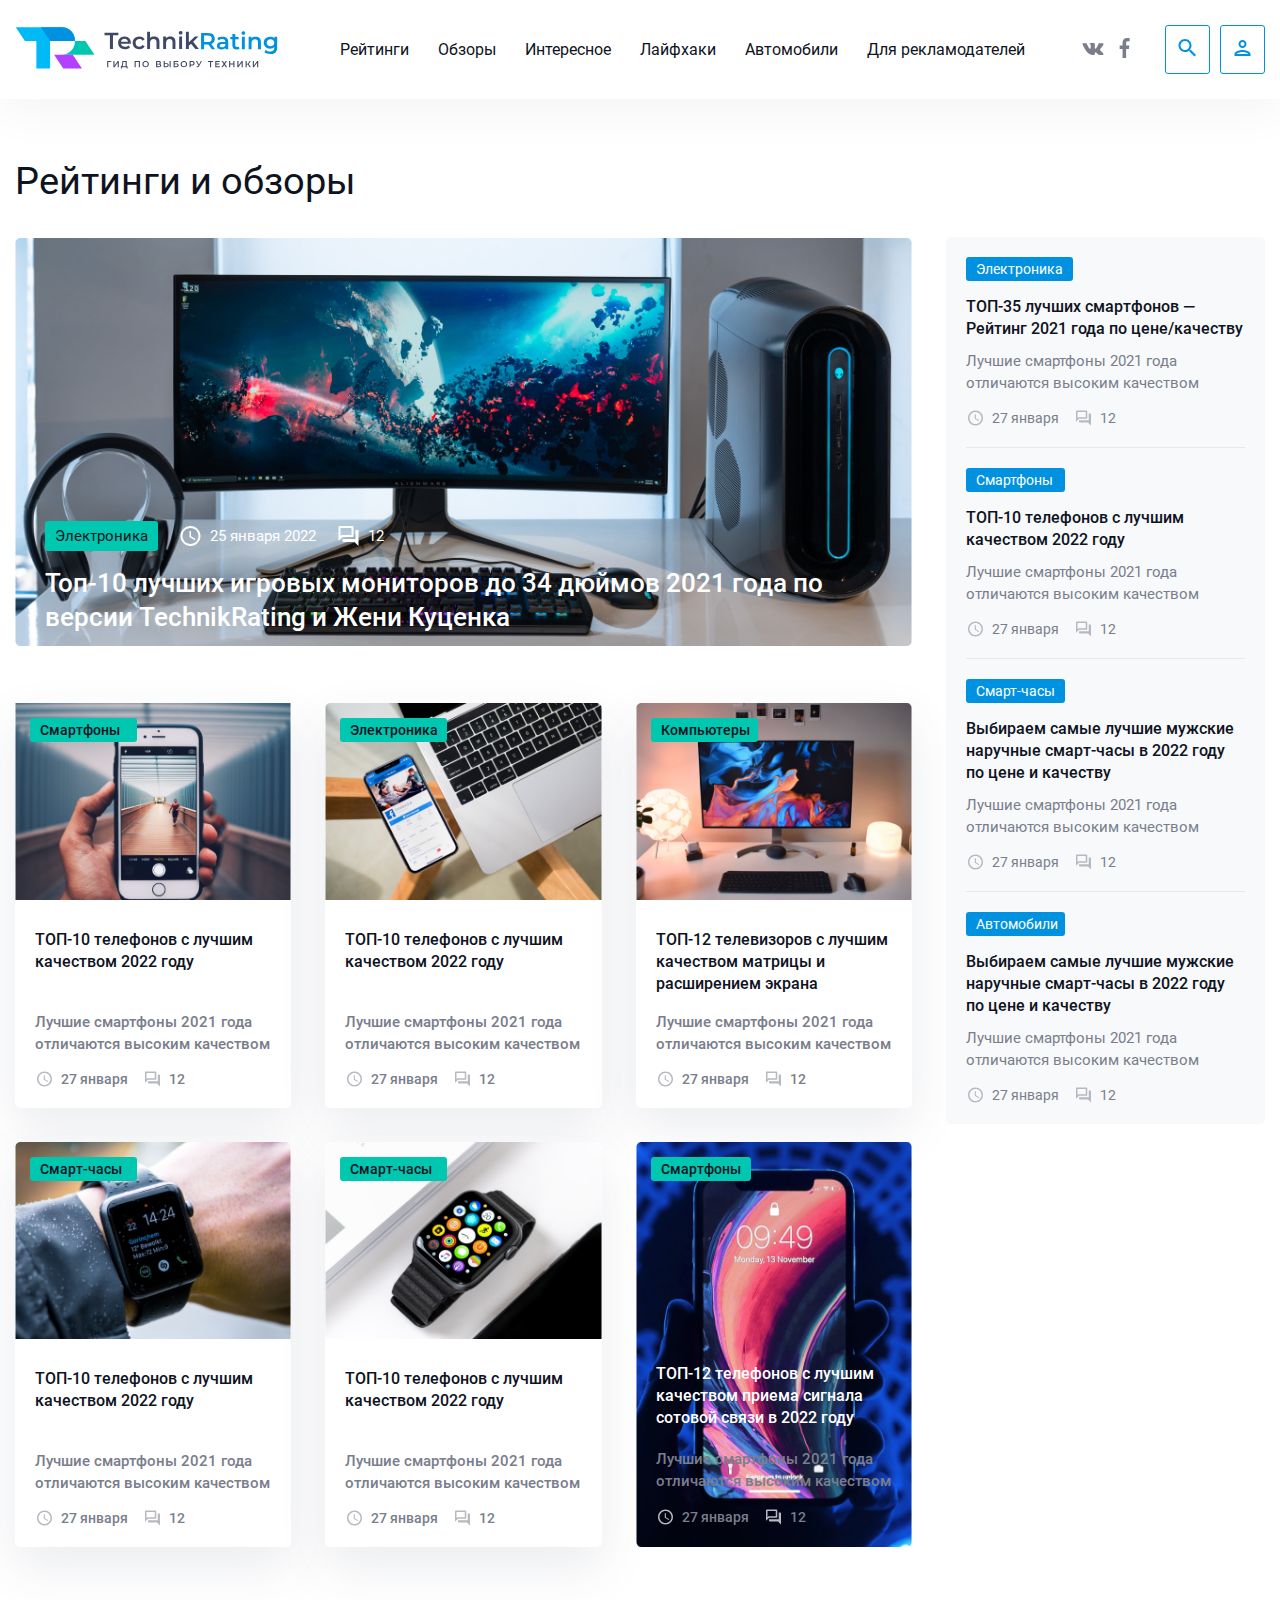
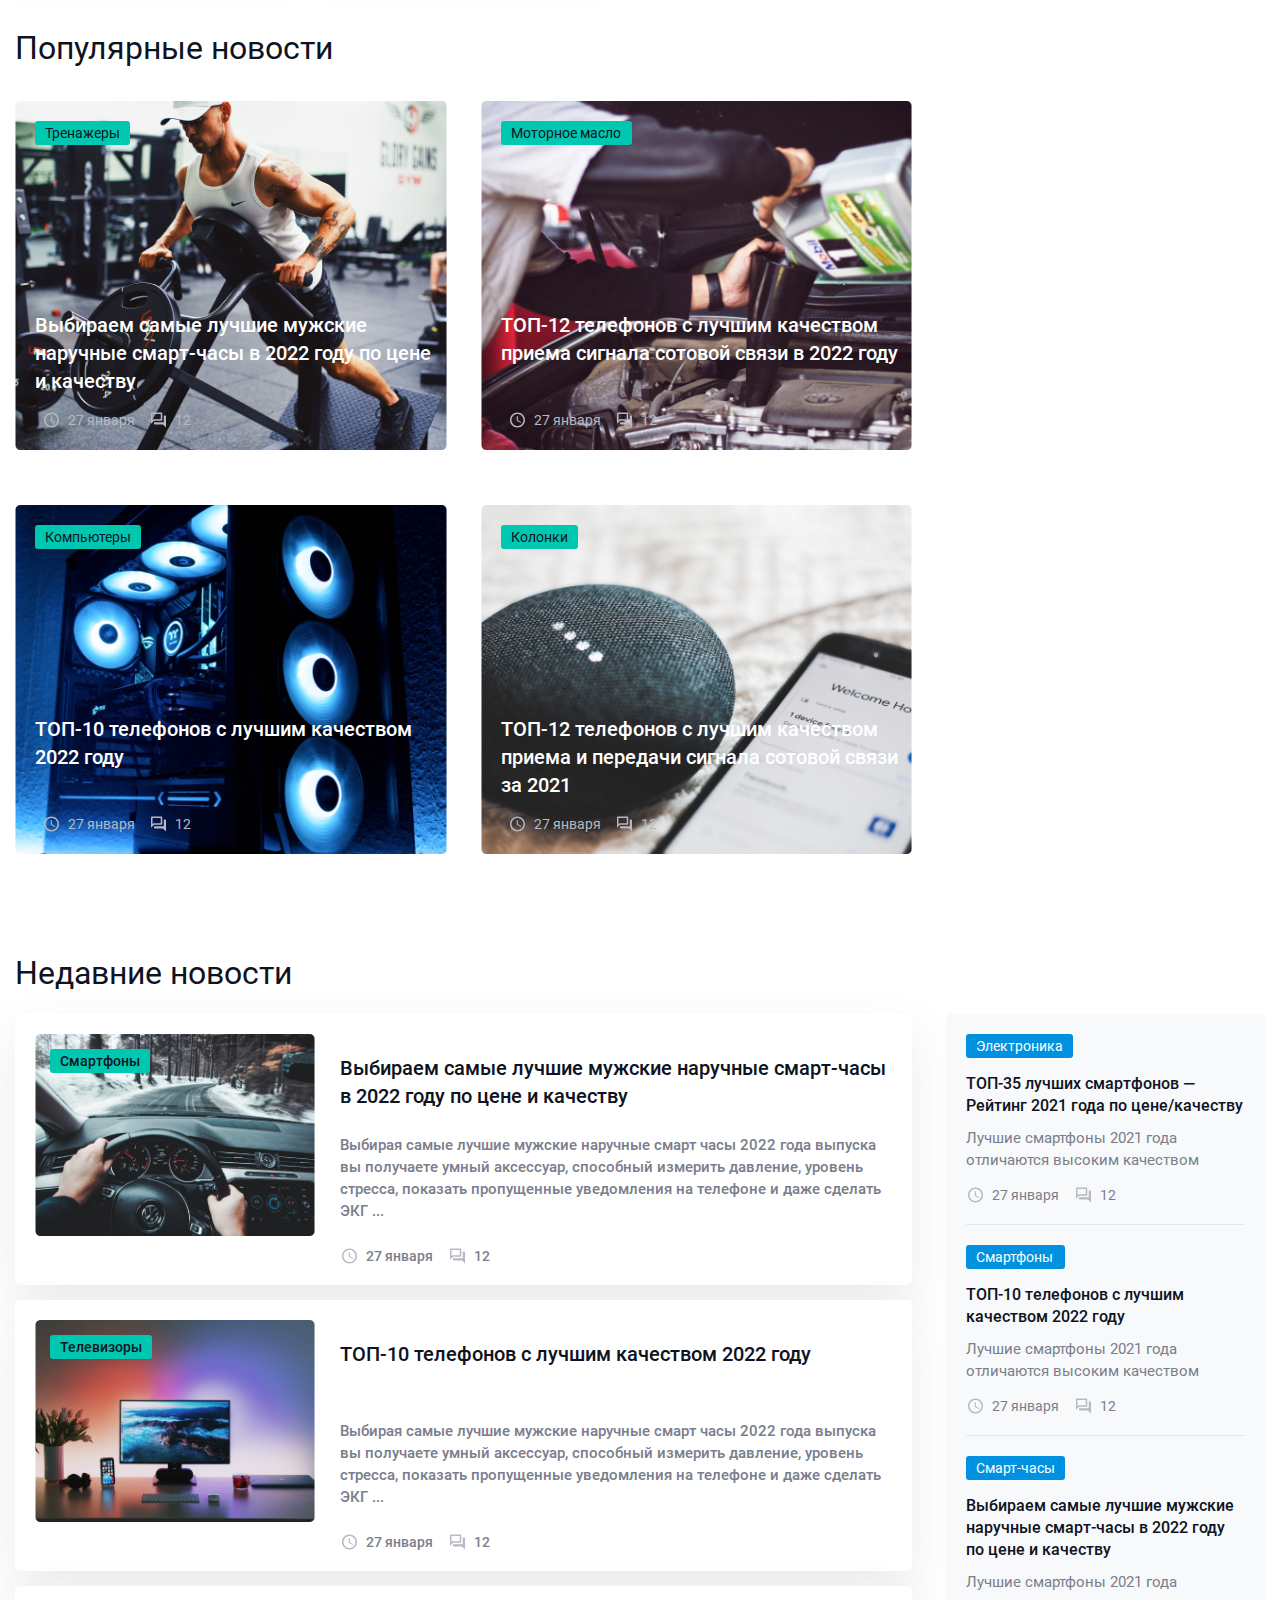
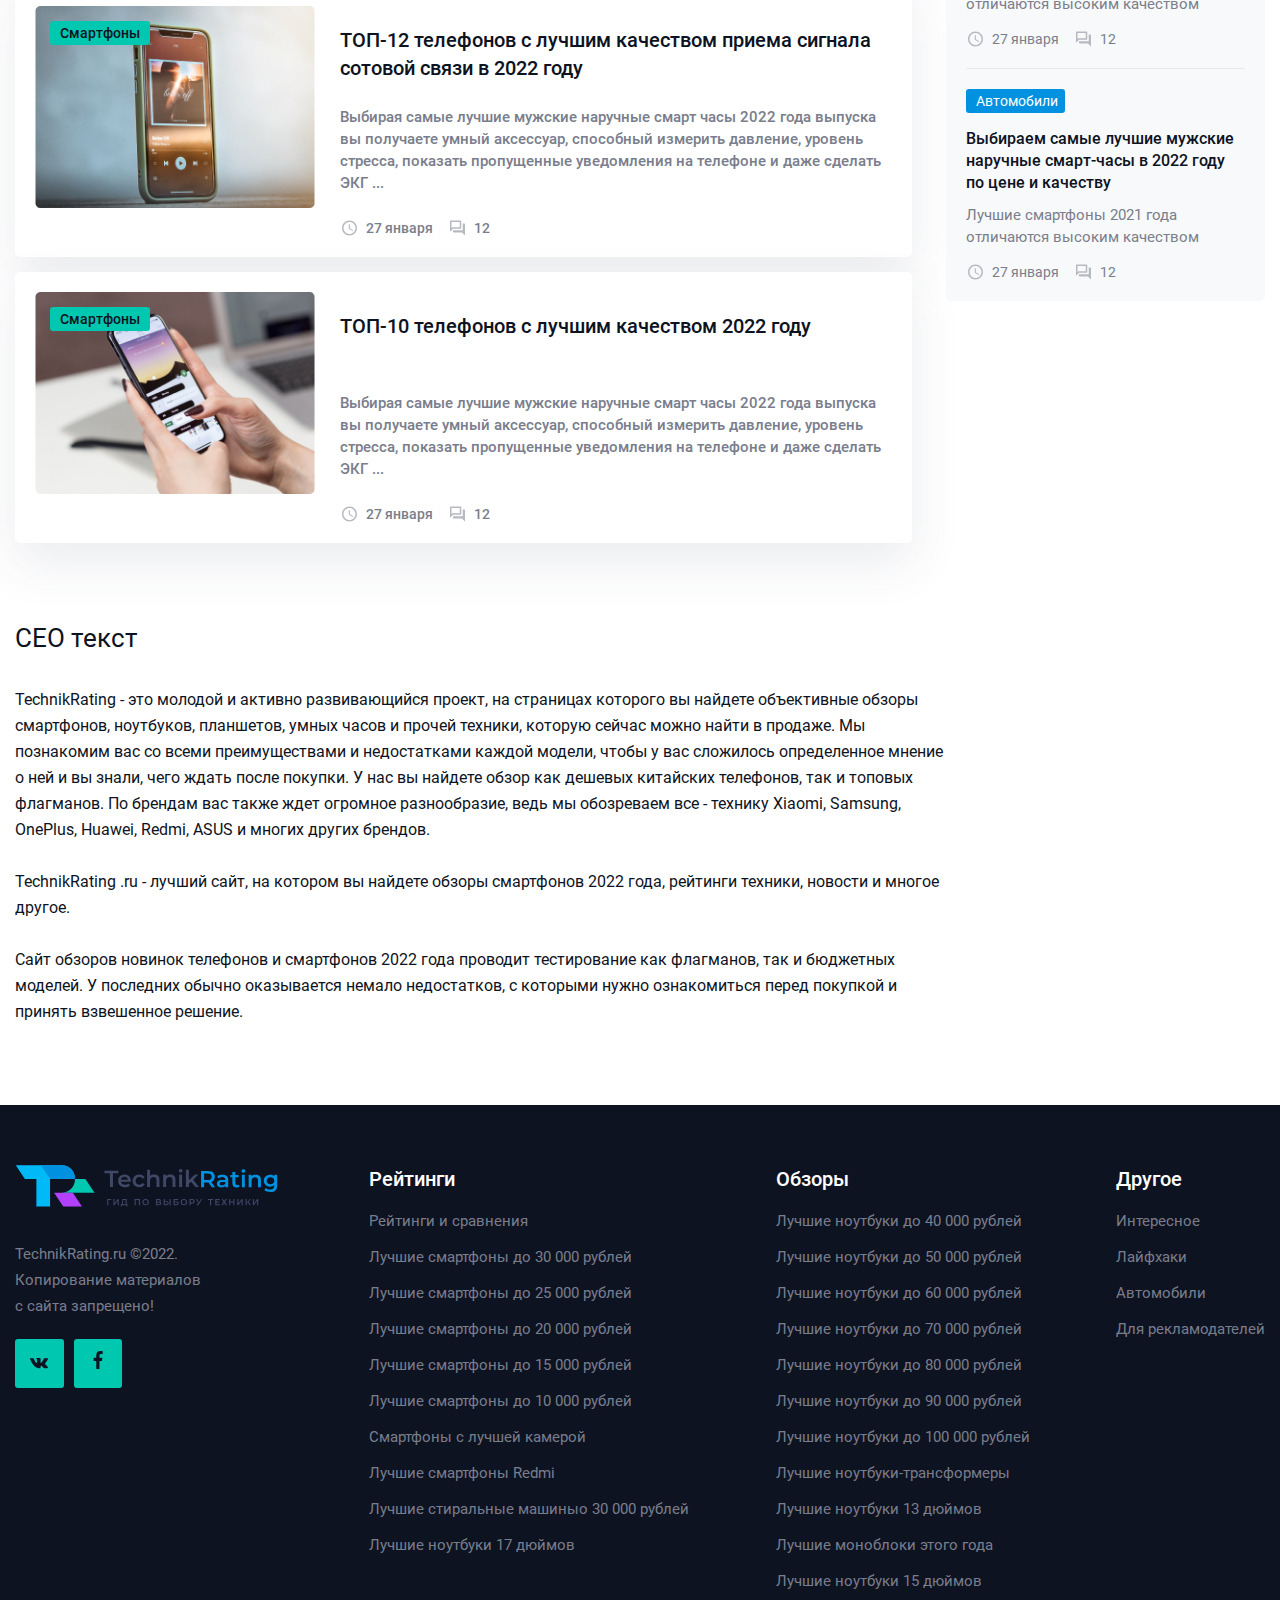
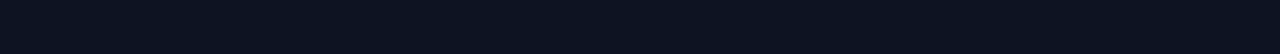
==== index.html @ 838175ae "Add files via upload" ====
<!DOCTYPE html>
<html lang="en">
<head>
	<title></title>
	<meta charset="utf-8">
	<meta http-equiv="X-UA-Compatible" content="IE=edge">
  <meta name="viewport" content="width=device-width, initial-scale=1">
	<link rel="stylesheet" type="text/css" href="css/main.css">
	<link rel="stylesheet" type="text/css" href="css/media.css">
     
  
</head>
<body>
	<header class="header">






		<nav class="mt-mobile nav-open">
         
          	<div class="mt-munu-mb">
	          	
				<div class="header-navigation-wr">
					<div class="header-navigation">
						<div class="accordion">
			
							<div class="item">
							
								<p class="text">
									Рейтинги
									<svg width="12" height="11" class="icon" viewBox="0 0 12 11" fill="none" xmlns="http://www.w3.org/2000/svg">
									<g clip-path="url(#clip0_16_206)">
									<line x1="6" y1="2.18557e-08" x2="6" y2="11" stroke="#0E1322"/>
									<line x1="0.5" y1="5.5" x2="11.5" y2="5.5" stroke="#0E1322"/>
									</g>
									<defs>
									<clipPath id="clip0_16_206">
									<rect width="11" height="11" fill="white" transform="translate(0.5)"/>
									</clipPath>
									</defs>
									</svg>
								</p>
								
								<div class="hidden-box">
									<p>
										<ul class="accordion-ul">
											<li class="accordion-li">
												<a href="#">Смартфоны</a>
											</li>
											<li class="accordion-li">
												<a href="#">Компьютеры</a>
											</li>
											<li class="accordion-li">
												<a href="#">Смарт-часы</a>
											</li>
											<li class="accordion-li">
												<a href="#">Моторное масло</a>
											</li>
											<li class="accordion-li">
												<a href="#">Тренажеры</a>
											</li>
										</ul> 

									</p>
									
								</div>
							</div>

							<div class="item">
							
								<p class="text">
									Обзоры
									<svg width="12" height="11" class="icon" viewBox="0 0 12 11" fill="none" xmlns="http://www.w3.org/2000/svg">
									<g clip-path="url(#clip0_16_206)">
									<line x1="6" y1="2.18557e-08" x2="6" y2="11" stroke="#0E1322"/>
									<line x1="0.5" y1="5.5" x2="11.5" y2="5.5" stroke="#0E1322"/>
									</g>
									<defs>
									<clipPath id="clip0_16_206">
									<rect width="11" height="11" fill="white" transform="translate(0.5)"/>
									</clipPath>
									</defs>
									</svg>
								</p>
								
								<div class="hidden-box">
									<p>
										<ul class="accordion-ul">
											<li class="accordion-li">
												<a href="#">Смартфоны</a>
											</li>
											<li class="accordion-li">
												<a href="#">Компьютеры</a>
											</li>
											<li class="accordion-li">
												<a href="#">Смарт-часы</a>
											</li>
											<li class="accordion-li">
												<a href="#">Моторное масло</a>
											</li>
											<li class="accordion-li">
												<a href="#">Тренажеры</a>
											</li>
										</ul>

									</p>
									
								</div>
							</div>
						</div>
						<nav>
							<ul class="burger-ul">
								<li class="burger-li">
									<a href="#">Интересное</a>
								</li>
								<li class="burger-li">
									<a href="#">Автомобили</a>
								</li>
								<li class="burger-li">
									<a href="#">Для рекламодателей</a>
								</li>
							</ul>
						</nav>
						<div class="burger-buttons">
						<button class="header-button">
							<img src="images/search.svg" alt="">
						</button>
						<button class="header-button2">
							<img src="images/chel.svg" alt="">
							<img src="images/chel-h.svg" alt="">
						</button>
						</div>
						<div class="burger-social">
							<ul class="header-ul">
							<li class="header-li2">
								<a href="#">
									<img src="images/header-link.svg" alt="">
									<img src="images/header-link-h.svg" alt="">
								</a>
							</li>
							<li class="header-li2">
								<a href="#">
									<img src="images/header-link2.svg" alt="">
									<img src="images/header-link2-h.svg" alt="">
								</a>
							</li> 
						</ul>
						</div>
					
					</div>
						
				</div>	
			</div>	
             

 
          

        </nav>

   

      
   


		<div class="container">
			<div class="header-wrap">
				<div class="burger">
			        <i><svg width="45" height="45" viewBox="0 0 45 45" fill="none" xmlns="http://www.w3.org/2000/svg">
					<rect x="0.5" y="0.5" width="44" height="44" rx="2.5" fill="white" stroke="#0092E0"/>
					<path d="M14 29H32V27H14V29ZM14 24H32V22H14V24ZM14 17V19H32V17H14Z" fill="#0092E0"/>
					</svg>
					</i>
			        <i><svg width="45" height="45" viewBox="0 0 45 45" fill="none" xmlns="http://www.w3.org/2000/svg">
					<rect width="45" height="45" rx="3" fill="#0092E0"/>
					<path d="M30 17.41L28.59 16L23 21.59L17.41 16L16 17.41L21.59 23L16 28.59L17.41 30L23 24.41L28.59 30L30 28.59L24.41 23L30 17.41Z" fill="white"/>
					</svg>

			        </i> 
			      </div>
				<div class="header-logo">
					<a href="#">
						<img src="images/logo.svg" alt="">
					</a>
				</div>
				<div class="header-nav">
					<div class="main-menu hidden-xs">
						<nav>
							<ul class="menu">
								<li><a href="#">Рейтинги <i class="fa fa-angle-down" aria-hidden="true"></i></a>
								    <ul>
								    	<li><a href="#">Рейтинги и сравнения</a></li>
                                        <li><a href="#">Лучшие смартфоны до 30 000 рублей<span><i class="fa fa-angle-right"></i></span></a>
										    <ul>
												<li><a href="#">Лучшие смартфоны Redmi</a></li>
												<li><a href="#">Лучшие стиральные машиныо 30 000 рублей</a></li>
												<li><a href="#">Лучшие ноутбуки 17 дюймов</a></li>
											</ul>
										</li>
										<li><a href="#">Лучшие смартфоны до 25 000 рублей<span><i class="fa fa-angle-right"></i></span></a>
										    <ul>
												<li><a href="#">Лучшие смартфоны Redmi</a></li>
												<li><a href="#">Лучшие стиральные машиныо 30 000 рублей</a></li>
												<li><a href="#">Лучшие ноутбуки 17 дюймов</a></li>
											</ul>
										</li>
										<li><a href="#">Лучшие смартфоны до 20 000 рублей</a></li>
										<li><a href="#">Лучшие смартфоны до 15 000 рублей<span><i class="fa fa-angle-right"></i></span></a>
										    <ul>
												<li><a href="#">Лучшие смартфоны Redmi</a></li>
												<li><a href="#">Лучшие стиральные машиныо 30 000 рублей</a></li>
												<li><a href="#">Лучшие ноутбуки 17 дюймов</a></li>
											</ul>
										</li>
										<li><a href="#">Лучшие смартфоны до 10 000 рублей</a></li>
										<li><a href="#">Смартфоны с лучшей камерой</a></li>
										<li><a href="#">Лучшие смартфоны Redmi</a></li>
										<li><a href="#">Лучшие стиральные машиныо 30 000 рублей</a></li>
										<li><a href="#">Лучшие ноутбуки 17 дюймов</a></li>
									</ul>
								</li>
								<li><a href="#">Обзоры <i class="fa fa-angle-down" aria-hidden="true"></i></a>
								    <ul>
								    	<li><a href="#">Рейтинги и сравнения</a></li>
                                        <li><a href="#">Лучшие смартфоны до 30 000 рублей<span><i class="fa fa-angle-right"></i></span></a>
										    <ul>
												<li><a href="#">Лучшие смартфоны Redmi</a></li>
												<li><a href="#">Лучшие стиральные машиныо 30 000 рублей</a></li>
												<li><a href="#">Лучшие ноутбуки 17 дюймов</a></li>
											</ul>
										</li>
										<li><a href="#">Лучшие смартфоны до 25 000 рублей<span><i class="fa fa-angle-right"></i></span></a>
										    <ul>
												<li><a href="#">Лучшие смартфоны Redmi</a></li>
												<li><a href="#">Лучшие стиральные машиныо 30 000 рублей</a></li>
												<li><a href="#">Лучшие ноутбуки 17 дюймов</a></li>
											</ul>
										</li>
										<li><a href="#">Лучшие смартфоны до 20 000 рублей</a></li>
										<li><a href="#">Лучшие смартфоны до 15 000 рублей<span><i class="fa fa-angle-right"></i></span></a>
										    <ul>
												<li><a href="#">Лучшие смартфоны Redmi</a></li>
												<li><a href="#">Лучшие стиральные машиныо 30 000 рублей</a></li>
												<li><a href="#">Лучшие ноутбуки 17 дюймов</a></li>
											</ul>
										</li>
										<li><a href="#">Лучшие смартфоны до 10 000 рублей</a></li>
										<li><a href="#">Смартфоны с лучшей камерой</a></li>
										<li><a href="#">Лучшие смартфоны Redmi</a></li>
										<li><a href="#">Лучшие стиральные машиныо 30 000 рублей</a></li>
										<li><a href="#">Лучшие ноутбуки 17 дюймов</a></li>
									</ul>
								</li>
								<li><a href="#">Интересное</a></li>
								<li><a href="#">Лайфхаки</a></li>
								<li><a href="#">Автомобили</a></li>
								<li><a href="#">Для рекламодателей</a></li>
								
							</ul>
						</nav>
					</div>
				</div>
				<div class="header-links">
					<div class="header-link">
						<ul class="header-ul">
							<li class="header-li2">
								<a href="#">
									<img src="images/header-link.svg" alt="">
									<img src="images/header-link-h.svg" alt="">
								</a>
							</li>
							<li class="header-li2">
								<a href="#">
									<img src="images/header-link2.svg" alt="">
									<img src="images/header-link2-h.svg" alt="">
								</a>
							</li> 
						</ul>
					</div>
					<div class="header-buttons">
						<button class="header-button">
							<img src="images/search.svg" alt="">
						</button>
						<button class="header-button2">
							<img src="images/chel.svg" alt="">
							<img src="images/chel-h.svg" alt="">
						</button>
					</div>
				</div>
			</div>
		</div>
	</header>


	<section class="work">
		<div class="container">
			<div class="work-container-wrap">
				<div class="work-left">
					<div class="work-title">
						Рейтинги и обзоры
					</div>
					<div class="work-monitor">
						<a class="top-monitor" href="#">
							<div class="monitor-img">
							<img src="images/monitor.png" alt="">
							</div>
							<div class="monitor-absolute">
								<div class="monitor-absolute-wrap">	
									<div class="monitor-electronics">Электроника</div>
									<div class="monitor-data">
										<img src="images/data.svg" alt="">
										25 января 2022
									</div>
									<div class="monitor-komment">
										<img src="images/komment.svg" alt="">
										12
									</div>
								</div>
								<div class="monitor-title">
									Топ-10 лучших игровых мониторов до 34 дюймов 2021 года по версии TechnikRating и Жени Куценка
								</div>

							</div>
						</a>
					</div>
					<div class="work-wrap">
						<div class="work-block">
							<div class="work-block-border">
								<a class="work-link" href="#">
									<div class="work-link-img">
									<img src="images/work-link-img.png" alt="">
									</div>
									<p>ТОП-10 телефонов с лучшим <br>качеством 2022 году</p>
									<div class="work-link-suptitle">Лучшие смартфоны 2021 года <br>отличаются высоким качеством</div>
									<div class="work-link-wrap">
										<div class="work-link-data">
											<img src="images/data2.svg" alt="">
											27 января
										</div>
										<div class="work-link-comment">
											<img src="images/komment2.svg" alt="">
											12
										</div>
									</div>
									<div class="work-link-absolute">Смартфоны</div>
								</a>
							</div>
						</div>
						<div class="work-block">
							<div class="work-block-border">
								<a class="work-link" href="#">
									<div class="work-link-img">
									<img src="images/work-link-img2.png" alt="">
									</div>
									<p>ТОП-10 телефонов с лучшим <br>качеством 2022 году</p>
									<div class="work-link-suptitle">Лучшие смартфоны 2021 года <br>отличаются высоким качеством</div>
									<div class="work-link-wrap">
										<div class="work-link-data">
											<img src="images/data2.svg" alt="">
											27 января
										</div>
										<div class="work-link-comment">
											<img src="images/komment2.svg" alt="">
											12
										</div>
									</div>
									<div class="work-link-absolute">Электроника</div> 
								</a>
							</div>
						</div>
						<div class="work-block">
							<div class="work-block-border">
								<a class="work-link" href="#">
									<div class="work-link-img">
									<img src="images/work-link-img3.png" alt="">
									</div>
									<p>ТОП-12 телевизоров с лучшим <br>качеством матрицы и <br>расширением экрана</p>
									<div class="work-link-suptitle">Лучшие смартфоны 2021 года <br>отличаются высоким качеством</div>
									<div class="work-link-wrap">
										<div class="work-link-data">
											<img src="images/data2.svg" alt="">
											27 января
										</div>
										<div class="work-link-comment">
											<img src="images/komment2.svg" alt="">
											12
										</div>
									</div>
									<div class="work-link-absolute">Компьютеры</div> 
								</a>
							</div>
						</div>
						<div class="work-block">
							<div class="work-block-border">
								<a class="work-link" href="#">
									<div class="work-link-img">
									<img src="images/work-link-img4.png" alt="">
									</div>
									<p>ТОП-10 телефонов с лучшим <br>качеством 2022 году</p>
									<div class="work-link-suptitle">Лучшие смартфоны 2021 года <br>отличаются высоким качеством</div>
									<div class="work-link-wrap">
										<div class="work-link-data">
											<img src="images/data2.svg" alt="">
											27 января
										</div>
										<div class="work-link-comment">
											<img src="images/komment2.svg" alt="">
											12
										</div>
									</div> 
									<div class="work-link-absolute">Смарт-часы</div> 
								</a>
							</div>
						</div>
						<div class="work-block">
							<div class="work-block-border">
								<a class="work-link" href="#">
									<div class="work-link-img">
									<img src="images/work-link-img5.png" alt="">
									</div>
									<p>ТОП-10 телефонов с лучшим <br>качеством 2022 году</p>
									<div class="work-link-suptitle">Лучшие смартфоны 2021 года <br>отличаются высоким качеством</div>
									<div class="work-link-wrap">
										<div class="work-link-data">
											<img src="images/data2.svg" alt="">
											27 января
										</div>
										<div class="work-link-comment">
											<img src="images/komment2.svg" alt="">
											12
										</div>
									</div>
									<div class="work-link-absolute">Смарт-часы</div>  
								</a>
							</div>
						</div>
						<div class="work-block">
							<a class="work-link2" href="#">
								<div class="work-link-img2">
								<img src="images/work-link-img6.png" alt="">
								</div>
								<p>ТОП-12 телефонов с лучшим <br>качеством приема сигнала <br>сотовой связи в 2022 году </p>
								<div class="work-link-suptitle2">Лучшие смартфоны 2021 года <br>отличаются высоким качеством</div>
								<div class="work-link-wrap2">
									<div class="work-link-data">
										<img src="images/data2.svg" alt="">
											27 января
									</div>
								  	<div class="work-link-comment">
										<img src="images/komment2.svg" alt="">
											12
									</div>
								</div>
								<div class="work-link-absolute2">Смартфоны</div>  
							</a>
						</div>
					</div>
				</div>
				<div class="work-right">
					<div class="work-right-block">
						<div class="work-right-border">
							<div class="right-border-block">
								<div class="right-category">Электроника</div>
								<a class="right-title" href="#">
									ТОП-35 лучших смартфонов — <br>Рейтинг 2021 года по цене/качеству 
								</a>
								<div class="right-suptitle">
									Лучшие смартфоны 2021 года отличаются высоким качеством
								</div>
								<div class="right-wrap">
									<div class="right-data">
										<img src="images/data2.svg" alt="">
										27 января
									</div>
									<div class="right-comment">
										<img src="images/komment2.svg" alt="">
											12
									</div>
								</div>
							</div>
							<div class="right-border-block">
								<div class="right-category2">Смартфоны</div>
								<a class="right-title" href="#">
									ТОП-10 телефонов с лучшим качеством 2022 году  
								</a>
								<div class="right-suptitle">
									Лучшие смартфоны 2021 года отличаются высоким качеством
								</div>
								<div class="right-wrap">
									<div class="right-data">
										<img src="images/data2.svg" alt="">
										27 января
									</div>
									<div class="right-comment">
										<img src="images/komment2.svg" alt="">
											12
									</div>
								</div>
							</div>
							<div class="right-border-block">
								<div class="right-category2">Смарт-часы</div>
								<a class="right-title" href="#">
									Выбираем самые лучшие мужские наручные смарт-часы в 2022 году по цене и качеству  
								</a>
								<div class="right-suptitle">
									Лучшие смартфоны 2021 года отличаются высоким качеством
								</div>
								<div class="right-wrap">
									<div class="right-data">
										<img src="images/data2.svg" alt="">
										27 января
									</div>
									<div class="right-comment">
										<img src="images/komment2.svg" alt="">
											12
									</div>
								</div>
							</div>
							<div class="right-border-block2">
								<div class="right-category2">Автомобили</div>
								<a class="right-title" href="#">
									Выбираем самые лучшие мужские наручные смарт-часы в 2022 году по цене и качеству  
								</a>
								<div class="right-suptitle">
									Лучшие смартфоны 2021 года отличаются высоким качеством
								</div>
								<div class="right-wrap">
									<div class="right-data">
										<img src="images/data2.svg" alt="">
										27 января
									</div>
									<div class="right-comment">
										<img src="images/komment2.svg" alt="">
											12
									</div>
								</div>
							</div>
						</div>
					</div>
				</div>
			</div>
		</div>
	</section>
	  
	<section class="popular-news">
		<div class="container">
			<div class="popular-news-title">
				Популярные новости
			</div>
			<div class="popular-news-wrap">
				<div class="popular-news-block">
					<a class="popular-news-link" href="#">
						<div class="popular-link-img">
						<img src="images/popular-news-img.png" alt="">
						</div>
						<div class="news-link-title">
							Выбираем самые лучшие мужские <br>наручные смарт-часы в 2022 году по цене <br>и качеству 
						</div>
						<div class="news-link-data">
							<img src="images/data3.svg" alt="">
							27 января
						</div>
						<div class="news-link-komment">
							<img src="images/komment3.svg" alt="">
							12
						</div>
						<div class="news-link-category">
							Тренажеры
						</div>
					</a>
				</div>
				<div class="popular-news-block">
					<a class="popular-news-link" href="#">
						<div class="popular-link-img">
						<img src="images/popular-news-img2.png" alt="">
						</div>
						<div class="news-link-title">
							ТОП-12 телефонов с лучшим качеством <br>приема сигнала сотовой связи в 2022 году  
						</div>
						<div class="news-link-data">
							<img src="images/data3.svg" alt="">
							27 января
						</div>
						<div class="news-link-komment">
							<img src="images/komment3.svg" alt="">
							12
						</div>
						<div class="news-link-category2">
							Моторное масло
						</div>
					</a>
				</div>
				<div class="popular-news-block">
					<a class="popular-news-link" href="#">
						<div class="popular-link-img">
						<img src="images/popular-news-img3.png" alt="">
						</div>
						<div class="news-link-title">
							ТОП-10 телефонов с лучшим качеством <br>2022 году  
						</div>
						<div class="news-link-data">
							<img src="images/data3.svg" alt="">
							27 января
						</div>
						<div class="news-link-komment">
							<img src="images/komment3.svg" alt="">
							12
						</div>
						<div class="news-link-category">
							Компьютеры
						</div>
					</a>
				</div>
				<div class="popular-news-block">
					<a class="popular-news-link" href="#">
						<div class="popular-link-img">
						<img src="images/popular-news-img4.png" alt="">
						</div>
						<div class="news-link-title">
							ТОП-12 телефонов с лучшим качеством <br>приема и передачи сигнала сотовой связи <br>за 2021
						</div>
						<div class="news-link-data">
							<img src="images/data3.svg" alt="">
							27 января
						</div>
						<div class="news-link-komment">
							<img src="images/komment3.svg" alt="">
							12
						</div>
						<div class="news-link-category">
							Колонки
						</div>
					</a>
				</div>
			</div>
		</div>
	</section>
	

	<section class="recent-news">
		<div class="container">
			<div class="recent-news-title">Недавние новости</div>
			<div class="recent-news-wrap">
				<div class="recent-news-left">
					
					<div class="recent-news-block">
						<div class="recent-news-border">
							<a class="recent-news-link" href="#">
								<div class="recent-link-img">
								<img src="images/recent-link-img.png" alt="">
								</div>
								<div class="news-link-block">
								<p>Выбираем самые лучшие мужские наручные смарт-часы в 2022 году по цене и качеству </p>
								<div class="recent-news-link-suptitle">
									Выбирая самые лучшие мужские наручные смарт часы 2022 года выпуска вы получаете умный аксессуар, способный измерить давление, уровень стресса, показать пропущенные уведомления на телефоне и даже сделать ЭКГ ...
								</div>
								<div class="recent-link-wrap">
									<div class="recent-link-data">
										<img src="images/data3.svg" alt="">
										27 января
									</div>
									<div class="recent-link-komment">
										<img src="images/komment3.svg" alt="">
										12
									</div>
								</div>
								</div>
								<div class="recent-link-category">Смартфоны</div>
							</a>
						</div>
					</div>
					<div class="recent-news-block">
						<div class="recent-news-border">
							<a class="recent-news-link" href="#">
								<div class="recent-link-img">
								<img src="images/recent-link-img2.png" alt="">
								</div>
								<div class="news-link-block">
								<p>ТОП-10 телефонов с лучшим качеством 2022 году </p>
								<div class="recent-news-link-suptitle">
									Выбирая самые лучшие мужские наручные смарт часы 2022 года выпуска вы получаете умный аксессуар, способный измерить давление, уровень стресса, показать пропущенные уведомления на телефоне и даже сделать ЭКГ ...
								</div>
								<div class="recent-link-wrap">
									<div class="recent-link-data">
										<img src="images/data3.svg" alt="">
										27 января
									</div>
									<div class="recent-link-komment">
										<img src="images/komment3.svg" alt="">
										12
									</div>
								</div>
								</div>
								<div class="recent-link-category">Телевизоры</div>
							</a>
						</div>
					</div>
					<div class="recent-news-block">
						<div class="recent-news-border">
							<a class="recent-news-link" href="#">
								<div class="recent-link-img">
								<img src="images/recent-link-img3.png" alt="">
								</div>
								<div class="news-link-block">
								<p>ТОП-12 телефонов с лучшим качеством приема сигнала сотовой связи в 2022 году </p>
								<div class="recent-news-link-suptitle">
									Выбирая самые лучшие мужские наручные смарт часы 2022 года выпуска вы получаете умный аксессуар, способный измерить давление, уровень стресса, показать пропущенные уведомления на телефоне и даже сделать ЭКГ ...
								</div>
								<div class="recent-link-wrap">
									<div class="recent-link-data">
										<img src="images/data3.svg" alt="">
										27 января
									</div>
									<div class="recent-link-komment">
										<img src="images/komment3.svg" alt="">
										12
									</div>
								</div>
								</div>
								<div class="recent-link-category">Смартфоны</div>
							</a>
						</div>
					</div>
					<div class="recent-news-block">
						<div class="recent-news-border">
							<a class="recent-news-link" href="#">
								<div class="recent-link-img">
								<img src="images/recent-link-img4.png" alt="">
								</div>
								<div class="news-link-block">
								<p>ТОП-10 телефонов с лучшим качеством 2022 году </p>
								<div class="recent-news-link-suptitle">
									Выбирая самые лучшие мужские наручные смарт часы 2022 года выпуска вы получаете умный аксессуар, способный измерить давление, уровень стресса, показать пропущенные уведомления на телефоне и даже сделать ЭКГ ...
								</div>
								<div class="recent-link-wrap">
									<div class="recent-link-data">
										<img src="images/data3.svg" alt="">
										27 января
									</div>
									<div class="recent-link-komment">
										<img src="images/komment3.svg" alt="">
										12
									</div>
								</div>
								</div>
								<div class="recent-link-category">Смартфоны</div>
							</a>
						</div>
					</div>
				</div>
				<div class="work-right">
					<div class="recent-news-right-block">
						<div class="work-right-border">
							<div class="right-border-block">
								<div class="right-category">Электроника</div>
								<a class="right-title" href="#">
									ТОП-35 лучших смартфонов — <br>Рейтинг 2021 года по цене/качеству 
								</a>
								<div class="right-suptitle">
									Лучшие смартфоны 2021 года отличаются высоким качеством
								</div>
								<div class="right-wrap">
									<div class="right-data">
										<img src="images/data2.svg" alt="">
										27 января
									</div>
									<div class="right-comment">
										<img src="images/komment2.svg" alt="">
											12
									</div>
								</div>
							</div>
							<div class="right-border-block">
								<div class="right-category2">Смартфоны</div>
								<a class="right-title" href="#">
									ТОП-10 телефонов с лучшим качеством 2022 году  
								</a>
								<div class="right-suptitle">
									Лучшие смартфоны 2021 года отличаются высоким качеством
								</div>
								<div class="right-wrap">
									<div class="right-data">
										<img src="images/data2.svg" alt="">
										27 января
									</div>
									<div class="right-comment">
										<img src="images/komment2.svg" alt="">
											12
									</div>
								</div>
							</div>
							<div class="right-border-block">
								<div class="right-category2">Смарт-часы</div>
								<a class="right-title" href="#">
									Выбираем самые лучшие мужские наручные смарт-часы в 2022 году по цене и качеству  
								</a>
								<div class="right-suptitle">
									Лучшие смартфоны 2021 года отличаются высоким качеством
								</div>
								<div class="right-wrap">
									<div class="right-data">
										<img src="images/data2.svg" alt="">
										27 января
									</div>
									<div class="right-comment">
										<img src="images/komment2.svg" alt="">
											12
									</div>
								</div>
							</div>
							<div class="right-border-block2">
								<div class="right-category2">Автомобили</div>
								<a class="right-title" href="#">
									Выбираем самые лучшие мужские наручные смарт-часы в 2022 году по цене и качеству  
								</a>
								<div class="right-suptitle">
									Лучшие смартфоны 2021 года отличаются высоким качеством
								</div>
								<div class="right-wrap">
									<div class="right-data">
										<img src="images/data2.svg" alt="">
										27 января
									</div>
									<div class="right-comment">
										<img src="images/komment2.svg" alt="">
											12
									</div>
								</div>
							</div>
						</div>
					</div>
				</div>
			</div>
		</div>
	</section>
	
	<section class="seo">
		<div class="container">
			<div class="seo-block">
				<div class="seo-title">
					СЕО текст
				</div>
				<div class="seo-suptitle">
					TechnikRating - это молодой и активно развивающийся проект, на страницах которого вы найдете объективные обзоры смартфонов, ноутбуков, планшетов, умных часов и прочей техники, которую сейчас можно найти в продаже. Мы познакомим вас со всеми преимуществами и недостатками каждой модели, чтобы у вас сложилось определенное мнение о ней и вы знали, чего ждать после покупки. У нас вы найдете обзор как дешевых китайских телефонов, так и топовых флагманов. По брендам вас также ждет огромное разнообразие, ведь мы обозреваем все - технику Xiaomi, Samsung, OnePlus, Huawei, Redmi, ASUS и многих других брендов. <br><br>TechnikRating .ru - лучший сайт, на котором вы найдете обзоры смартфонов 2022 года, рейтинги техники, новости и многое другое. <br><br>Сайт обзоров новинок телефонов и смартфонов 2022 года проводит тестирование как флагманов, так и бюджетных моделей. У последних обычно оказывается немало недостатков, с которыми нужно ознакомиться перед покупкой и принять взвешенное решение.
				</div>
			</div>
		</div>
	</section>
	
	<footer class="footer">
		<div class="container">
			<div class="footer-wrap">
				<div class="footer-block">
					<div class="footer-logo">
						<a href="#">
							<img src="images/logo.svg" alt="">
						</a>
					</div>
					<div class="footer-suptitle">
						TeсhnikRating.ru ©2022. <br>Копирование материалов с сайта запрещено!
					</div>
					<div class="footer-links">
						<div class="footer-link">
							<a href="#">
								<img src="images/footer-img.svg" alt="">
							</a>
						</div>
						<div class="footer-link link-mb">
							<a href="#">
								<img src="images/footer-img2.svg" alt="">
							</a>
						</div>
					</div>
				</div>
				<div class="footer-block2">
					<div class="footer-title">
						Рейтинги
					</div>
					<div class="footer-nav">
						<ul class="footer-ul">
							<li class="footer-li">
								<a href="#">
									Рейтинги и сравнения
								</a>
							</li>
							<li class="footer-li">
								<a href="#">
									Лучшие смартфоны до 30 000 рублей
								</a>
							</li>
							<li class="footer-li">
								<a href="#">
									Лучшие смартфоны до 25 000 рублей
								</a>
							</li>
							<li class="footer-li">
								<a href="#">
									Лучшие смартфоны до 20 000 рублей
								</a>
							</li>
							<li class="footer-li">
								<a href="#">
									Лучшие смартфоны до 15 000 рублей
								</a>
							</li>
							<li class="footer-li">
								<a href="#">
									Лучшие смартфоны до 10 000 рублей
								</a>
							</li>
							<li class="footer-li">
								<a href="#">
									Смартфоны с лучшей камерой
								</a>
							</li>
							<li class="footer-li">
								<a href="#">
									Лучшие смартфоны Redmi
								</a>
							</li>
							<li class="footer-li">
								<a href="#">
									Лучшие стиральные машиныо 30 000 рублей
								</a>
							</li>
							<li class="footer-li">
								<a href="#">
									Лучшие ноутбуки 17 дюймов
								</a>
							</li>
						</ul>
					</div>
				</div>
				<div class="footer-block2 footer-block4">
					<div class="footer-title">
						Обзоры
					</div>
					<div class="footer-nav">
						<ul class="footer-ul">
							<li class="footer-li">
								<a href="#">
									Лучшие ноутбуки до 40 000 рублей
								</a>
							</li>
							<li class="footer-li">
								<a href="#">
									Лучшие ноутбуки до 50 000 рублей
								</a>
							</li>
							<li class="footer-li">
								<a href="#">
									Лучшие ноутбуки до 60 000 рублей
								</a>
							</li>
							<li class="footer-li">
								<a href="#">
									Лучшие ноутбуки до 70 000 рублей
								</a>
							</li>
							<li class="footer-li">
								<a href="#">
									Лучшие ноутбуки до 80 000 рублей
								</a>
							</li>
							<li class="footer-li">
								<a href="#">
									Лучшие ноутбуки до 90 000 рублей
								</a>
							</li>
							<li class="footer-li">
								<a href="#">
									Лучшие ноутбуки до 100 000 рублей
								</a>
							</li>
							<li class="footer-li">
								<a href="#">
									Лучшие ноутбуки-трансформеры
								</a>
							</li>
							<li class="footer-li">
								<a href="#">
									Лучшие ноутбуки 13 дюймов
								</a>
							</li>
							<li class="footer-li">
								<a href="#">
									Лучшие моноблоки этого года
								</a>
							</li>
							<li class="footer-li">
								<a href="#">
									Лучшие ноутбуки 15 дюймов
								</a>
							</li>
						</ul>
					</div>
				</div>
				<div class="footer-block3">
					<div class="footer-title">
						Другое
					</div>
					<div class="footer-nav">
						<ul class="footer-ul">
							<li class="footer-li">
								<a href="#">
									Интересное
								</a>
							</li>
							<li class="footer-li">
								<a href="#">
									Лайфхаки
								</a>
							</li>
							<li class="footer-li">
								<a href="#">
									Автомобили
								</a>
							</li>
							<li class="footer-li">
								<a href="#">
									Для рекламодателей
								</a>
							</li>
							
						</ul>
					</div>
				</div>
			</div>
			<div class="footer-accordion">
				<div class='sidebar-1'> 
				  <div class='sidebar-menu'>Рейтинги<div class='expand'></div></div>
				<div class='sub-menu'>
				  <ul class="footer-ul">
							<li class="footer-li">
								<a href="#">
									Рейтинги и сравнения
								</a>
							</li>
							<li class="footer-li">
								<a href="#">
									Лучшие смартфоны до 30 000 рублей
								</a>
							</li>
							<li class="footer-li">
								<a href="#">
									Лучшие смартфоны до 25 000 рублей
								</a>
							</li>
							<li class="footer-li">
								<a href="#">
									Лучшие смартфоны до 20 000 рублей
								</a>
							</li>
							<li class="footer-li">
								<a href="#">
									Лучшие смартфоны до 15 000 рублей
								</a>
							</li>
							<li class="footer-li">
								<a href="#">
									Лучшие смартфоны до 10 000 рублей
								</a>
							</li>
							<li class="footer-li">
								<a href="#">
									Смартфоны с лучшей камерой
								</a>
							</li>
							<li class="footer-li">
								<a href="#">
									Лучшие смартфоны Redmi
								</a>
							</li>
							<li class="footer-li">
								<a href="#">
									Лучшие стиральные машиныо 30 000 рублей
								</a>
							</li>
							<li class="footer-li">
								<a href="#">
									Лучшие ноутбуки 17 дюймов
								</a>
							</li>
						</ul>
				</div>
				  <div class='sidebar-menu'>Обзоры<div class='expand'></div></div>
				<div class='sub-menu'>
				  <ul class="footer-ul">
							<li class="footer-li">
								<a href="#">
									Лучшие ноутбуки до 40 000 рублей
								</a>
							</li>
							<li class="footer-li">
								<a href="#">
									Лучшие ноутбуки до 50 000 рублей
								</a>
							</li>
							<li class="footer-li">
								<a href="#">
									Лучшие ноутбуки до 60 000 рублей
								</a>
							</li>
							<li class="footer-li">
								<a href="#">
									Лучшие ноутбуки до 70 000 рублей
								</a>
							</li>
							<li class="footer-li">
								<a href="#">
									Лучшие ноутбуки до 80 000 рублей
								</a>
							</li>
							<li class="footer-li">
								<a href="#">
									Лучшие ноутбуки до 90 000 рублей
								</a>
							</li>
							<li class="footer-li">
								<a href="#">
									Лучшие ноутбуки до 100 000 рублей
								</a>
							</li>
							<li class="footer-li">
								<a href="#">
									Лучшие ноутбуки-трансформеры
								</a>
							</li>
							<li class="footer-li">
								<a href="#">
									Лучшие ноутбуки 13 дюймов
								</a>
							</li>
							<li class="footer-li">
								<a href="#">
									Лучшие моноблоки этого года
								</a>
							</li>
							<li class="footer-li">
								<a href="#">
									Лучшие ноутбуки 15 дюймов
								</a>
							</li>
						</ul>
				</div>
				  <div class='sidebar-menu'>Другое<div class='expand'></div></div>
				<div class='sub-menu'>
					<ul class="footer-ul">
							<li class="footer-li">
								<a href="#">
									Интересное
								</a>
							</li>
							<li class="footer-li">
								<a href="#">
									Лайфхаки
								</a>
							</li>
							<li class="footer-li">
								<a href="#">
									Автомобили
								</a>
							</li>
							<li class="footer-li">
								<a href="#">
									Для рекламодателей
								</a>
							</li>
							
						</ul>
				</div>
				 
				  
				 

				  
				
				</div>
			</div>
		</div>
	</footer>

	

	

		

	

	

	
	
	<script src="https://ajax.googleapis.com/ajax/libs/jquery/2.2.4/jquery.min.js"></script>
	<script src="js/main.js"></script>
	
	
</body>	
</html>
---- css/main.css ----
@font-face {
  font-family: 'Roboto-Bold';
  src:url('../fonts/Roboto-Bold.eot?-kwf309');
  src:url('../fonts/Roboto-Bold.eot?#iefix-kwf309') format('embedded-opentype'),
    url('../fonts/Roboto-Bold.woff?-kwf309') format('woff'),
    url('../fonts/Roboto-Bold.ttf?-kwf309') format('truetype'),
    url('../fonts/Roboto-Bold.svg?-kwf309#AA-Bold') format('svg');
  font-weight: normal;
  font-style: normal;
}

@font-face {
  font-family: 'Roboto-Medium';
  src:url('../fonts/Roboto-Medium.eot?-kwf309');
  src:url('../fonts/Roboto-Medium.eot?#iefix-kwf309') format('embedded-opentype'),
    url('../fonts/Roboto-Medium.woff?-kwf309') format('woff'),
    url('../fonts/Roboto-Medium.ttf?-kwf309') format('truetype'),
    url('../fonts/Roboto-Medium.svg?-kwf309#AA-Bold') format('svg');
  font-weight: normal;
  font-style: normal;
} 

@font-face {
  font-family: 'Roboto-Regular';
  src:url('../fonts/Roboto-Regular.eot?-kwf309');
  src:url('../fonts/Roboto-Regular.eot?#iefix-kwf309') format('embedded-opentype'),
    url('../fonts/Roboto-Regular.woff?-kwf309') format('woff'),
    url('../fonts/Roboto-Regular.ttf?-kwf309') format('truetype'),
    url('../fonts/Roboto-Regular.svg?-kwf309#AA-Bold') format('svg');
  font-weight: normal;
  font-style: normal;
} 

@font-face {
  font-family: 'Roboto-Italic';
  src:url('../fonts/Roboto-Italic.eot?-kwf309');
  src:url('../fonts/Roboto-Italic.eot?#iefix-kwf309') format('embedded-opentype'),
    url('../fonts/Roboto-Italic.woff?-kwf309') format('woff'),
    url('../fonts/Roboto-Italic.ttf?-kwf309') format('truetype'),
    url('../fonts/Roboto-Italic.svg?-kwf309#AA-Bold') format('svg');
  font-weight: normal;
  font-style: italic;
}

* {
  box-sizing: border-box;
}

*::before,
*::after {
  box-sizing: border-box;

}




input:focus {
  
  outline:none;
}

input {
  border: none;
}

button {
  cursor: pointer;
  border: none;
  background: none;
}

ul {
  list-style: none;
  margin: 0;
  padding: 0;
}

.clear {clear:both;}




img {
  max-width: 100%;
  height: auto;
}

body {
  font-family: 'Roboto-Regular';
  margin: 0 auto;
  height: 100%;
  background: #fff;
}


.container {
  padding: 0 23px;
  max-width: 1440px;
  margin: 0 auto;

}



/*BURGER*/

.mt-munu-mb {
  padding: 0 0 0 0;
}



.burger {
  position: absolute;
  top: 0;
  right: 0;
  display: none !important;
  color: #23f0ff;
  cursor: pointer;
  z-index: 12;
  display: flex;
}
.burger i:nth-of-type(1) {
  display: block;
}
.burger i:nth-of-type(2) {
  display: none;
}
.burger.burger-open {
  color: #2a3255;
}
.burger.burger-open i:nth-of-type(1) {
  display: none;
}
.burger.burger-open i:nth-of-type(2) {
  display: block;
}

.body-open  {
  overflow: hidden;
}

.mt-mobile {
  position: absolute;
  top: 0;
  z-index: 11;
  right: 0;
  height: auto;
  width: 36%;
  padding: 80px 0 0 0;
  background-color: #fff;
  transition: 0.5s ease all;
  clip-path: circle(100%);
}


.mt-mobile.nav-open {
  clip-path: circle(0px at 100% 0px);
}

.burger i svg {

}

.burger-ul {
  padding: 10px 0 0 20px;
}

.burger-li {
  padding: 0 0 10px 0;
}

.burger-li a {
  text-decoration: none;
  font-size: 15px;
  line-height: 26px;
  color: #0E1322;
}
.burger-li a:hover {
  color:#0092E0;
}

.burger-buttons {
  padding: 60px 0 0 10px;
  display: flex;
  align-items: center;
}

.burger-social {
  padding: 30px 0 60px 20px;
}


/*ACCARDION*/

.accordion {
  padding: 0 0 0 0;
  margin: 0 0 0 0;
}

.accordion .item {
  padding: 0;
  cursor: pointer;

  grid-template-columns: auto 1fr auto;
  column-gap: 24px;
  row-gap: 32px;

  align-items: center;
  transition: border-top 0.3s;
  
}
.accordion .item.open {
   background: #F7F9FA;               
}
.accordion .item.open .hidden-box {
  background: #F7F9FA;
  display: block;
  color:#fff;

}
.accordion .item.open .text {
  color: #0092E0;

}

.hidden-box p a {
  position: relative;
  z-index: 11;
  color:#9D6FFF;
  text-decoration: none
}

.hidden-box p a:hover {
  text-decoration: underline;
}


.accordion .text {
  position: relative;
  padding: 0 10px 0 20px;
    width: 100%;
    display: flex;
    align-items: center;

   font-size: 15px;
  line-height: 38px;
  color: #0E1322;
    margin: 0;
}

.accordion .item.open .text {
  transition: color 0.3s;
}
.accordion .icon {
  position: absolute;
  top:13px;
  right:10px;
  width: auto;
  height: auto;
  stroke: #0092E0;
  transition: transform 0.2s ease-in;
}
.accordion .item.open .icon {
  transform: rotate(45deg);
}
.accordion .hidden-box {
  padding: 0 0 0 45px;
  grid-column: 1;
  display: none;
  transition: display 0.2 ease-in;
}
.accordion .hidden-box p {
  
  color:#0092E0;
}

.accordion-li {
  padding: 0 0 10px 0;
}

.accordion-li a {
  text-decoration: none;
  font-size: 15px;
  line-height: 26px;
  color: #0E1322;
}

.accordion-li a:hover {
  color:#0092E0; 
}

/*footer-accordion*/
.expand {

  float: right; 
  display: inline; 
  transition: all .2s ease;
  -webkit-transition: all .2s ease;
  margin: 0 10px;
}





.sidebar-1 {
  /* these are the styles for the container around the menu */
  width: 100%;
  padding: 0px;
  display:inline-block;
  
  
}

.sidebar-menu {
  /*this style impacts the look of the heading containers. */
  cursor: pointer;
  padding: 12px 0 12px 0; 
  position: relative;
  color:$maincolor;
  border-bottom: 1px solid #21293F;
  font-size: 15px;
  line-height: 20px;
  color: #FFFFFF;
  font-family: 'Roboto-Medium';
  text-rendering: optimizeLegibility;
  letter-spacing: .5px;
  padding-right: 50px;
}
  .sidebar-menu:before {
    content: "";
    width: 2px;
    height: 14px;
    background: #fff;
    border-radius: 3px;
    position: absolute;
    right: 22px;
    top: calc(28.7px - 12.5px);
    transition: all .2s ease;
  }

  .sidebar-menu:after {
    content: "";
    width: 2px;
    height: 14px;
    background: #fff;
    border-radius: 3px;
    position: absolute;
    right: 22px;
    top: calc(28.7px - 12.5px);
    transition: all .2s ease;
  }

  .sidebar-menu:after {
    transform: rotate(90deg);
  }


.open:before {
  background: #00BAF8;
  animation: turn-plus;
  animation-duration: .3s;
  animation-fill-mode: forwards;
}

.open:after {
  background: #00BAF8;
  animation: turn-crossbar;
  animation-duration: .3s;
  animation-fill-mode: forwards;
}

@keyframes turn-plus {
  0% {
    transform: translate(0,0);
  }
  50% {
    transform: rotate(0deg);
  }
  100% {
    transform: rotate(90deg);
  }
}

@keyframes turn-crossbar {
  0% {
    transform:none;
    transform: rotate(90deg)
  }
  50% {
    transform: rotate(0deg);
  }
  100% {
    transform: rotate(90deg);
  }
}

.sidebar-menu:hover {color: #00BAF8;}

.sub-menu {
  /*this style is for the sub-menu box*/
  color: darken($maincolor,30%);

  font-size: 1em;
  display: none;
  &:last-child {
    border-bottom: 0;
  }
}




.footer-accordion {
  padding: 40px 0 0 0;
  display: none;
}

/*header*/

.header {
  padding: 25px 0;
  background: #FFFFFF;
  box-shadow: 0px 10px 50px rgba(0, 0, 0, 0.05);
}

.header-wrap {
  position: relative;
  display: flex;
  align-items: center;
  justify-content: space-between;
}

.header-ul {
  display: flex;
  align-items: center;
}


/*Start Main Menu - multilevel menu*/
.main-menu .navbar.navbar-default {
  background: transparent none repeat scroll 0 0;
  border: medium none;
  margin: 0;
}
.main-mainmenu {
  background: rgba(0, 0, 0, 0) url("../images/header-bg-4.jpg") repeat scroll 0 0;
}
.main-menu .navbar.navbar-default ul li.active a, .rmm.style ul li:hover, .rmm.style ul ul li a:hover{
  background: transparent;
}
.main-menu .navbar.navbar-default ul li a{
  text-transform: capitalize;
}
.main-menu .navbar.navbar-default ul li a:hover{ 
  background: rgba(37,36,36,0.1);
}

/*Menu Aftab*/

.main-menu{}
.main-menu ul{}
.main-menu ul li {
  display: inline-block;
  padding: 0 12.5px;

  position: relative;
}
.main-menu ul li a {
  text-decoration: none;
 font-size: 16px;
  line-height: 22px;
  color: #0E1322;
  position: relative;  
}
.main-menu ul li:hover > a{color:#0092E0}
.main-menu ul li ul {
  background: #fff none repeat scroll 0 0;
  box-shadow: 0px 10px 50px rgba(0, 0, 0, 0.05);
  border-radius: 0px 0px 5px 5px;
  left: 0;
  opacity: 0;
  position: absolute;
  text-align: left;
  top: 100%;
  transition: all 0.3s ease 0s;
  visibility: hidden;
  width: 370px;
  z-index: 999;
  padding: 0 0 15px 0;
}
.main-menu ul li:hover > ul{opacity:1;visibility:visible;}
.main-menu ul li ul li a{}
.main-menu ul li ul li {
  display: block;
  margin: 0;
  padding: 0;
  
    transition: all .3s ease 0s;
}
.main-menu ul li ul li:hover {
  
}
.main-menu ul li ul li a {
  display: block;
  padding: 10px 0 0 20px;
  text-transform: capitalize;
}
.main-menu ul li ul li:first-child {
    border-top: none;
}
.main-menu ul li ul li:hover > a{}
.main-menu ul li ul li a:before{display:none}
.main-menu ul li ul li > ul {
  left: 100%;
  margin-top: -1px;
  opacity: 0;
  position: absolute;
  top: 45%;
  visibility: hidden;
}
.main-menu ul li ul li:hover > ul {
  top: 0;
}
.main-menu.text-right span {
  float: right;
}

.header-li {
  padding: 0 12.5px;
}

.header-li a {
  display: flex;
  align-items: center;
  font-size: 16px;
  line-height: 22px;
  color: #0E1322;
  text-decoration: none;
}

.header-li a img {
  padding: 0 0 0 5px;
}

.header-li a:hover {
  color: #0092E0;
}

.header-links {
  display: flex;
  align-items: center;
}

.header-li2 {
  padding: 0 10px 0 0;
}

.header-li2 a img + img {
  display: none;
  transition: 0.3s;
}

.header-li2 a:hover img {
  display: none;
  transition: 0.3s;
}

.header-li2 a:hover img + img {
  display: block;
  transition: 0.3s;
}

.header-buttons {
  padding: 0 0 0 10px;
  display: flex;
  align-items: center;
}

.header-button {
  margin: 0 0 0 10px;
  width: 45px;
  padding: 10px 0;
  border: 1px solid #0092E0;
  box-sizing: border-box;
  border-radius: 3px;
}

.header-button2 {
  margin: 0 0 0 10px;
  width: 45px;
  padding: 10px 0;
  border: 1px solid #0092E0;
  box-sizing: border-box;
  border-radius: 3px;
}

.header-button2 img + img {
  display: none;
  transition: 0.3s;
}

.header-button2:hover img {
  display: none;
  transition: 0.3s;
}

.header-button2:hover img + img {
  padding: 0 0 3px 9px;
  display: block;
  transition: 0.3s;
}

.header-button2:hover {
  transition: 0.3s;
  background: #0092E0;
  border: 1px solid #0092E0;
}

/*work*/

.work {
  padding: 60px 0 80px 0;
}

.work-container-wrap {
  display: flex;
}

.work-left {
  width: 74.5%;
}

.work-title {
  font-size: 38px;
  line-height: 45px;
  color: #0E1322;
}

.work-monitor {
  width: 100%;
  padding: 34px 34px 0 0;
}

.top-monitor {

  height: 432px;
  position: relative;
}

.monitor-img {
  height: 431px;
  overflow: hidden;
}

.monitor-img img {
  cursor: pointer;
  transition: transform .5s ease;
}

.monitor-img:hover img {
  transform: scale(1.2);
}

.monitor-absolute {
  width: 947px;
  position: absolute;
  top: 283px;
  left: 30px;
}

.monitor-absolute-wrap {
  display: flex;
  align-items: center;
}

.monitor-electronics {
  font-size: 15px;
  line-height: 18px;
  color: #0E1322;
  background: #00C7B0;
  border-radius: 3px;
  padding: 6px 10px;
}

.monitor-data {
  padding: 0 0 0 20px;
  display: flex;
  align-items: center;
  font-size: 15px;
  line-height: 18px;
  color: #FFFFFF;
}

.monitor-data img {
  padding: 0 7px 0 0;
}

.monitor-komment {
  padding: 0 0 0 20px;
  display: flex;
  align-items: center;
  font-size: 15px;
  line-height: 18px;
  color: #FFFFFF;
}

.monitor-komment img {
  padding: 0 7px 0 0;
}

.monitor-title {
  padding: 15px 0 0 0;
  font-family: 'Roboto-Medium';
  font-size: 26px;
  line-height: 34px;
  color: #FFFFFF;
}

.work-wrap {
  display: flex;
  flex-wrap: wrap;
}

.work-block {
  border-radius: 5px;
  width: 33.33333%;
  padding: 34px 34px 0 0;
}

.work-block-border {
  padding: 0 0 20px 0;
  background: #FFFFFF;
  box-shadow: 0px 20px 50px rgba(63, 72, 102, 0.1);
  border-radius: 5px;
}

.work-link {
  position: relative;
  font-size: 16px;
  line-height: 22px;
  color: #0E1322;
  font-family: 'Roboto-Medium';
  text-decoration: none;
}

.work-link p:hover {
  text-decoration-line: underline;
  color: #0092E0; 
}

.work-link-img {
  height: 210px;
  overflow: hidden;
}

.work-link-img img {
  cursor: pointer;
  transition: transform .5s ease;
}

.work-link-img:hover img {
  transform: scale(1.2);
}

.work-link p {
  padding: 0 0 0 20px;
  height: 66px;
}

.work-link-suptitle {
  padding: 0 0 0 20px;
  font-size: 15px;
  line-height: 22px;
  color: #7A7E8C;
}

.work-link-wrap {
  padding: 15px 0 0 20px;
  display: flex;
  align-items: center;
}

.work-link-data {
  display: flex;
  align-items: center;
  font-size: 14px;
  line-height: 16px;
  color: #7A7E8C;
}

.work-link-data img {
  padding: 0 7px 0 0;
}

.work-link-comment {
  padding: 0 0 0 15px;
  display: flex;
  align-items: center;
  font-size: 14px;
  line-height: 16px;
  color: #7A7E8C;
}

.work-link-comment img {
  padding: 0 7px 0 0;
}

.work-link-absolute {
  width: 107px;
  position: absolute;
  left: 15px;
  top: 15px;
  padding: 4px 10px;
  background: #00C7B0;
  border-radius: 3px;
  font-size: 14px;
  line-height: 16px;
  color: #0E1322;
}

.work-link2 {
  height: 408px;
  position: relative;
  font-size: 16px;
  line-height: 22px;
  color: #fff;
  font-family: 'Roboto-Medium';
  text-decoration: none;
}

.work-link2 p {
  left: 20px;
  top: 205px;
  width: 255px;
  position: absolute;
}

.work-link-data {
  display: flex;
  align-items: center;
  font-size: 14px;
  line-height: 16px;
  color: #7A7E8C;
}

.work-link-data img {
  padding: 0 7px 0 0;
}

.work-link-comment {
  padding: 0 0 0 15px;
  display: flex;
  align-items: center;
  font-size: 14px;
  line-height: 16px;
  color: #7A7E8C;
}

.work-link-comment img {
  padding: 0 7px 0 0;
}

.work-link-img2 {
  height: 408px;
  overflow: hidden;
}

.work-link-img2 img {
  cursor: pointer;
  transition: transform .5s ease;
}

.work-link-img2:hover img {
  transform: scale(1.2);
}

.work-link-suptitle2 {
  width: 255px;
  left: 20px;
  top: 306px;
  position: absolute;
  font-size: 15px;
  line-height: 22px;
  color: #7A7E8C;
}

.work-link-wrap2 {
  width: 255px;
  left: 20px;
  top: 366px;
  position: absolute;
  display: flex;
  align-items: center;
}

.work-link-absolute2 {
  position: absolute;
  left: 15px;
  top: 15px;
  padding: 4px 10px;
  background: #00C7B0;
  border-radius: 3px;
  font-size: 14px;
  line-height: 16px;
  color: #0E1322;
}

.work-right {
  width: 25.5%;
}

.work-right-block {
  padding: 78px 0 0 0;
}

.work-right-border {
  padding: 20px;
  background: #F7F9FA;
  border-radius: 5px;
}

.right-border-block {
  border-bottom: 1px solid #E4E9EB;
  padding: 0 0 20px 0;
  margin-bottom: 20px;
}

.right-category {
  padding: 4px 10px;
  background: #0092E0;
  border-radius: 3px;
  font-size: 14px;
  line-height: 16px;
  color: #FFFFFF;
  margin-bottom: 15px;
  width: 107px;
}

.right-category2 {
  padding: 4px 10px;
  background: #0092E0;
  border-radius: 3px;
  font-size: 14px;
  line-height: 16px;
  color: #FFFFFF;
  margin-bottom: 15px;
  width: 99px;
}

.right-title {
  
  text-decoration: none;
  font-family: 'Roboto-Medium';
  font-size: 16px;
  line-height: 22px;
  color: #0E1322;
}

.right-title:hover {
  text-decoration-line: underline;
  color: #0092E0;
}

.right-suptitle {
  padding: 10px 0 0 0;
  font-size: 15px;
  line-height: 22px;
  color: #7A7E8C;
}

.right-wrap {
  padding: 15px 0 0 0;
  display: flex;
  align-items: center;
}

.right-data {
  display: flex;
  align-items: center;
  font-size: 14px;
  line-height: 16px;
  color: #7A7E8C;
}

.right-data img {
  padding: 0 7px 0 0;
}

.right-comment {
  padding: 0 0 0 15px;
  display: flex;
  align-items: center;
  font-size: 14px;
  line-height: 16px;
  color: #7A7E8C;
}

.right-comment img {
  padding: 0 7px 0 0;
}


/*popular-news*/


.popular-news-title {
  font-size: 32px;
  line-height: 37px;
  color: #0E1322;
}


.popular-news-wrap {
  width: 74.5%;
  display: flex;
  flex-wrap: wrap;
}

.popular-news-block {
  width: 50%;
  padding: 34px 34px 0 0;
}

.popular-news-link {
  position: relative;
}

.news-link-title {
  width: 415px;
  position: absolute;
  top: 233px;
  left: 20px;
  font-family: 'Roboto-Medium';
  font-size: 20px;
  line-height: 28px;
  color: #FFFFFF;
}

.news-link-data {
  width: 100px;
  position: absolute;
  top: 332px;
  left: 20px;
  display: flex;
  align-items: center;
  font-size: 14px;
  line-height: 16px;
  color: #B7B9C1;
}

.news-link-data img {
  padding: 0 7px;
}

.news-link-komment {
  position: absolute;
  top: 332px;
  left: 127px;
  display: flex;
  align-items: center;
  font-size: 14px;
  line-height: 16px;
  color: #B7B9C1;
}

.news-link-komment img {
  padding: 0 7px;
}

.news-link-category {
  position: absolute;
  top: 20px;
  left: 20px;
  font-size: 14px;
  line-height: 16px;
  color: #0E1322;
  background: #00C7B0;
  border-radius: 3px;
  padding: 4px 10px;
}

.news-link-category2 {
  width: 131px;
  position: absolute;
  top: 20px;
  left: 20px;
  font-size: 14px;
  line-height: 16px;
  color: #0E1322;
  background: #00C7B0;
  border-radius: 3px;
  padding: 4px 10px;
}

.popular-link-img {
  height: 370px;
  overflow: hidden;
}

.popular-link-img img {
  cursor: pointer;
  transition: transform .5s ease;
}

.popular-link-img:hover img {
  transform: scale(1.2);
}


/*recent-news*/

.recent-news {
  padding: 80px 0 0 0;
}

.recent-news-wrap {
  display: flex;
}

.recent-news-left {
  width: 74.5%;
}

.recent-news-title {
  padding: 0 0 7px 0;
  font-size: 32px;
  line-height: 37px;
  color: #0E1322;
}

.recent-news-block {
  width: 100%;
  padding: 15px 34px 0 0;
}

.recent-news-border {
  padding: 20px;
  background: #FFFFFF;
  box-shadow: 0px 20px 50px rgba(63, 72, 102, 0.1);
  border-radius: 5px;
}

.recent-news-link {
  position: relative;
  font-family: 'Roboto-Medium';
  font-size: 20px;
  line-height: 28px;
  color: #0E1322;
  display: flex;
  text-decoration: none;
}

.recent-news-link p {
  height: 60px;
}

.recent-news-link p:hover {
  text-decoration-line: underline;
  color: #0092E0;
}

.news-link-block {
  width: 70%;
  padding: 0 0 0 25px;
}



.recent-news-link-suptitle {
  font-size: 15px;
  line-height: 22px;
  color: #7A7E8C;
}

.recent-link-wrap {
  padding: 25px 0 0 0;
  display: flex;
  align-items: center;
}

.recent-link-data {
  display: flex;
  align-items: center;
  font-size: 14px;
  line-height: 16px;
  color: #7A7E8C;
}

.recent-link-data img {
  padding: 0 7px 0 0;
}

.recent-link-komment {
  padding: 0 0 0 15px;
  display: flex;
  align-items: center;
  font-size: 14px;
  line-height: 16px;
  color: #7A7E8C;
}

.recent-link-komment img {
  padding: 0 7px 0 0;
}

.recent-link-category {
  position: absolute;
  top: 15px;
  left: 15px;
  font-size: 14px;
  line-height: 16px;
  color: #0E1322;
  background: #00C7B0;
  border-radius: 3px;
  padding: 4px 10px;
}

.recent-news-right-block {
  padding: 15px 0 0 0;
}

.recent-link-img {
  height: 210px;
  overflow: hidden;
}

.recent-link-img img {
  cursor: pointer;
  transition: transform .5s ease;
}

.recent-link-img:hover img {
  transform: scale(1.2);
}


/*seo*/

.seo {
  padding: 80px 0 80px 0;
}

.seo-block {
  width: 74.5%;
  padding: 0 0 0 0;
}

.seo-title {
  font-size: 26px;
  line-height: 30px;
  color: #0E1322;
}

.seo-suptitle {
  padding: 34px 0 0 0;
  font-size: 16px;
  line-height: 26px;
  color: #0E1322;
}

/*footer*/

.footer {
  padding: 60px 0;
  background: #0E1322;
}

.footer-wrap {
  display: flex;
  justify-content: space-between;
}

.footer-suptitle {
  padding: 30px 0 0 0;
  width: 193px;
  font-size: 15px;
  line-height: 26px;
  color: #7A7E8C;
}

.footer-links {
  padding: 35px 0 0 0;
  display: flex;
  align-items: center;
}

.footer-link {
  padding: 0 10px 0 0;
}

.link-mb {
  margin-top: -3px;
}

.footer-link a {
  padding: 15px 15px;
  background: #00C7B0;
  border-radius: 3px;
}

.footer-link a:hover {
  background: #fff;
}

.footer-title {
  font-family: 'Roboto-Medium';
  font-size: 20px;
  line-height: 28px;
  color: #FFFFFF;
}

.footer-nav {
  padding: 5px 0 0 0;
}

.footer-li {
  padding: 10px 0 0 0;
}

.footer-li a {
  text-decoration: none;
  font-size: 15px;
  line-height: 26px;
  color: #7A7E8C;
}

.footer-li a:hover {
  text-decoration-line: underline;
  color: #0092E0;
}



/*index2*/

/*internal*/

.internal {
  padding: 45px 0 0 0;
}

.internal-wrap {
  display: flex;
}

.internal-left {
  width: 74.5%;
  padding: 0 34px 0 0;
}

.internal-link-wrap {
  display: flex;
  align-items: center;
}

.internal-link {
  text-decoration: none;
  font-size: 15px;
  line-height: 22px;
  color: #7A7E8C;
}

.internal-link:hover {
  opacity: 0.7;
}

.internal-link-defiz {
  padding: 0 5px;
  font-size: 15px;
  line-height: 22px;
  color: #7A7E8C;
}

.internal-title {
  padding: 20px 0 0 0;
  font-size: 38px;
  line-height: 45px;
  color: #0E1322;
}

.internal-info-wrap {
  display: flex;
  align-items: center;
  padding: 20px 0 0 0;
}

.internal-img {
  position: relative;
  padding: 45px 0 0 0;
}

.internal-absolute {
  font-size: 15px;
  line-height: 18px;
  color: #0E1322;
  background: #00C7B0;
  border-radius: 3px;
  padding: 6px 10px;
  position: absolute;
  top: 65px;
  left: 20px;
}

.internal-accordion {
  padding: 34px 0 0 0;
}

.accordion-border {
  padding: 15px 15px 26px 25px;
  background: #FFFFFF;
  box-shadow: 0px 20px 50px rgba(63, 72, 102, 0.1);
  border-radius: 5px;
}


.sidebar-menu2 {
  /*this style impacts the look of the heading containers. */
  cursor: pointer;
  padding: 12px 0 12px 0; 
  position: relative;
  color:$maincolor;
  font-size: 14px;
  line-height: 16px;
  letter-spacing: 1px;
  text-transform: uppercase;
  color: #0E1322;
  font-family: 'Roboto-Bold';
  text-rendering: optimizeLegibility;
  letter-spacing: .5px;
  padding-right: 50px;
}
  .sidebar-menu2:before {
    content: "";
    width: 2px;
    height: 14px;
    background: #7A7E8C;
    border-radius: 3px;
    position: absolute;
    right: 22px;
    top: calc(28.7px - 12.5px);
    transition: all .2s ease;
  }

  .sidebar-menu2:after {
    content: "";
    width: 2px;
    height: 14px;
    background: #7A7E8C;
    border-radius: 3px;
    position: absolute;
    right: 22px;
    top: calc(28.7px - 12.5px);
    transition: all .2s ease;
  }

  .sidebar-menu2:after {
    transform: rotate(90deg);
  }


.open2:before {
  
  animation: turn-plus;
  animation-duration: .3s;
  animation-fill-mode: forwards;
}

.open2:after {
 
  animation: turn-crossbar;
  animation-duration: .3s;
  animation-fill-mode: forwards;
}

@keyframes turn-plus {
  0% {
    transform: translate(0,0);
  }
  50% {
    transform: rotate(0deg);
  }
  100% {
    transform: rotate(90deg);
  }
}

@keyframes turn-crossbar {
  0% {
    transform:none;
    transform: rotate(90deg)
  }
  50% {
    transform: rotate(0deg);
  }
  100% {
    transform: rotate(90deg);
  }
}

.sidebar-menu2:hover {}

.content-wrap {
  padding: 5px 0 0 0;
  display: flex;
  align-items: center;
}

.content-number {
  font-size: 14px;
  line-height: 24px;
  color: #0092E0;
}

.content-link {
  padding: 0 0 0 15px;
  text-decoration: none;
  font-size: 14px;
  line-height: 24px;
  color: #0092E0;
}

.content-link:hover {
  opacity: 0.8;
}

.content-wrap2 {
  padding: 5px 0 0 65px;
  display: flex;
  align-items: center;
}

.internal-suptitle {
  padding: 34px 0 0 0;
  font-size: 16px;
  line-height: 26px;
  color: #0E1322;
}

.internal-title2 {
  padding: 60px 0 0 0;
  font-size: 32px;
  line-height: 37px;
  color: #0E1322;
}

.internal-tabs {
  padding: 34px 0 0 0;
}

/*Tabs*/

ul.tabs{
  margin: 0px;
  padding: 0px;
  list-style: none;
  background: #FFFFFF;
  border: 1px solid #E5EBEE;
  box-sizing: border-box;
  box-shadow: 0px 20px 50px rgba(63, 72, 102, 0.05);
  border-radius: 5px;
  transform: rotate(0.05deg); 
  width: 380px;
  display: flex;
  justify-content: space-between;
  align-items: center;
}
ul.tabs li{
  font-family: 'Montserrat-SemiBold';
  background: none;
  font-size: 21px;
  line-height: 26px;
  color: #0E1322;
  display: flex;
  justify-content: center;
  align-items: center;
  padding: 12px 20px;
  text-align: center;
  cursor: pointer;
  
  
  
}

ul.tabs li.current{
  /*background: #ffffff;*/
  position: relative;
  
  color: #0092E0;
  
}

ul.tabs li.current:before {
  position: absolute;
  top:0;
  left: 0;
  right: 0;
  bottom:0;
  
  content: '';
  border: 1px solid #0092E0;
  box-sizing: border-box;
  border-radius: 3px;
}

.tab-content{
  display: none;
  padding: 34px 0 0 0;
}

.tab-content.current{
  display: inherit;
}

.tab-wrap {
  display: flex;  
}

.tab-block {
  width: 50%;
  padding: 0 17px 0 0;
}

.tab-block2 {
  width: 50%;
  padding: 0 0 0 17px;
}

.tab-border {
  padding: 20px;
  background: #FFFFFF url(../images/tab-bg.svg) 95% 5% no-repeat;
  border: 2px solid #00C7B0;
  box-sizing: border-box;
  border-radius: 5px;
}

.tab-border2 {
  padding: 20px;
  background: #FFFFFF url(../images/tab-bg2.svg) 95% 5% no-repeat;
  border: 2px solid #FF4062;
  box-sizing: border-box;
  border-radius: 5px;
}

.tab-title {
  font-family: 'Roboto-Medium';
  font-size: 20px;
  line-height: 28px;
  color: #0E1322;
}

.tab-plus-block {
  padding: 10px 0 0 0;
}

.plus-block-wrap {
  padding: 10px 0 0 0;
  display: flex;
  align-items: center;
}

.tab-elipse {
  border-radius: 50%;
  width: 5px;
  height: 5px;
  background: #00C7B0;
}

.tab-elipse2 {
  border-radius: 50%;
  width: 5px;
  height: 5px;
  background: #FF4062;
}

.tab-suptitle {
  padding: 0 0 0 15px;
  font-size: 16px;
  line-height: 26px;
  color: #0E1322;
}


.internal-title3 {
  padding: 60px 0 0 0;
  font-size: 26px;
  line-height: 30px;
  color: #0E1322;
}

.internal-title4 {
  font-family: 'Roboto-Medium';
  padding: 45px 0 0 0;
  font-size: 20px;
  line-height: 28px;
  color: #0E1322;
}

.internal-title5 {
  padding: 45px 0 0 0;
  font-family: 'Roboto-Medium';
  font-size: 16px;
  line-height: 22px;
  color: #0E1322;
}

.internal-italic {
  padding: 60px 0 0 0;
}

.italic-border {
  padding: 0 30px 30px 0;
  background: #F3F6F8;
  border-radius: 5px;
}

.italic-wrap {
  display: flex;
}

.italic-img {
  margin-top: -40px;
}

.italic-title {
  padding: 30px 0 0 0;
  font-family: 'Roboto-Italic';
  font-size: 16px;
  line-height: 26px;
  color: #0E1322;
}

.internal-list {
  padding: 60px 0 0 0;
}

.list-wrap {
  display: flex;
}

.list-block {
  width: 50%;
}

.list-title {
  font-family: 'Roboto-Medium';
  padding: 0 0 10px 0;
  font-size: 20px;
  line-height: 28px;
  color: #0E1322;
}

.list-block-wrap {
  padding: 10px 0 0 0;
  display: flex;
  align-items: center;
}

.list-number {
  font-family: 'Roboto-Bold';
  font-size: 16px;
  line-height: 26px;
  color: #0092E0;
}

.list-suptitle {
  padding: 0 0 0 15px;
  font-size: 16px;
  line-height: 26px;
  color: #0E1322;
}

.list-elipse {
  background: #0092E0;
  width: 5px;
  height: 5px;
  border-radius: 50%;
}

.internal-rating {
  padding: 60px 0 0 0;
}

.rating-title {
  font-size: 32px;
  line-height: 37px;
  color: #0E1322;
}

.rating-block {
  padding: 34px 0 0 0;
}

.rating-border {
  background: #FFFFFF;
  border: 1px solid #E5EBEE;
  box-sizing: border-box;
  box-shadow: 0px 20px 50px rgba(63, 72, 102, 0.05);
  border-radius: 5px;

}

.rating-wrap {
  border-radius: 5px 5px 0px 0px;
  padding: 10px 0 10px 30px;
  display: flex;
  align-items: center;
  background: #0092E0;
}

.rating-wrap2 { 
  padding: 10px 0 10px 30px;
  display: flex;
  align-items: center;
  background: #fff;
}

.rating-wrap3 { 
  padding: 10px 0 10px 30px;
  display: flex;
  align-items: center;
  background: #F7F9FA;
}

.rating-header {
  display: flex;
  align-items: center;
  font-size: 16px;
  line-height: 22px;
  color: #FFFFFF;
  font-family: 'Roboto-Bold';
}

.rating-header img {
  padding: 0 8px 0 0;
}

.rating-header2 {
  padding: 0 0 0 341px;
  display: flex;
  align-items: center;
  font-size: 16px;
  line-height: 22px;
  color: #FFFFFF;
  font-family: 'Roboto-Bold';
}

.rating-header2 img {
  padding: 0 8px 0 0;
}

.rating-suptitle {
  width: 274px;
  font-size: 16px;
  line-height: 26px;
  color: #0E1322;
}

.rating-link {
  padding: 0 0 0 189px;
  font-size: 16px;
  line-height: 26px;
  text-decoration-line: underline;
  color: #0092E0;
}


.article-author {
  padding: 60px 0 0 0;
}

.author-border {
  background: #F3F6F8;
  border-radius: 5px;
  padding: 15px 20px 15px 30px;
}

.author-wrap {
  display: flex;
  align-items: center;
  justify-content: space-between;
}

.author-block {
  display: flex;
  align-items: center;
}

.author-text {
  padding: 0 0 0 20px;
}

.author-title {
  font-size: 16px;
  line-height: 26px;
  color: #0E1322;
}

.author-name {
  font-family: 'Roboto-Bold';
  font-size: 16px;
  line-height: 26px;
  color: #0E1322;
}

.author-link-title {
  font-size: 16px;
  line-height: 26px;
  color: #0E1322;
}

.author-link {
  padding: 0 0 0 15px;
}

.author-ul {
  display: flex;
  align-items: center;
}

.author-li {
  padding: 0 5px;
}

.internal-grade {
  padding: 60px 0 0 0;
  font-family: 'Roboto-Bold';
  font-size: 14px;
  line-height: 16px;
  text-align: center;
  letter-spacing: 1px;
  text-transform: uppercase;
  color: #0E1322;
}

.grade-stars {
  padding: 20px 0 0 0;
  text-align: center;
}

.stars-ul {
  display: flex;
  align-items: center;
  justify-content: center;
}

form .stars {
  background: url("[data-uri]") repeat-x 0 0;
  width: 150px;
  margin: 0 auto;
}
.ie7 form .stars {
  *zoom: 1;
}
form .stars:before,
form .stars:after {
  display: table;
  content: "";
}
form .stars:after {
  clear: both;
}
form .stars input[type="radio"] {
  position: absolute;
  opacity: 0;
  filter: alpha(opacity=0);
}
form .stars input[type="radio"].star-5:checked ~ span {
  width: 100%;
}
form .stars input[type="radio"].star-4:checked ~ span {
  width: 80%;
}
form .stars input[type="radio"].star-3:checked ~ span {
  width: 60%;
}
form .stars input[type="radio"].star-2:checked ~ span {
  width: 40%;
}
form .stars input[type="radio"].star-1:checked ~ span {
  width: 20%;
}
form .stars label {
  display: block;
  width: 30px;
  height: 30px;
  margin: 0 !important;
  padding: 0 !important;
  text-indent: -999em;
  float: left;
  position: relative;
  z-index: 10;
  background: transparent !important;
  cursor: pointer;
}
form .stars label:hover ~ span {
  background-position: 0 -30px;
}
form .stars label.star-5:hover ~ span {
  width: 100% !important;
}
form .stars label.star-4:hover ~ span {
  width: 80% !important;
}
form .stars label.star-3:hover ~ span {
  width: 60% !important;
}
form .stars label.star-2:hover ~ span {
  width: 40% !important;
}
form .stars label.star-1:hover ~ span {
  width: 20% !important;
}
form .stars span {
  display: block;
  width: 0;
  position: relative;
  top: 0;
  left: 0;
  height: 30px;
  background: url("[data-uri]") repeat-x -60px;
  -webkit-transition: -webkit-width 0.5s;
  -moz-transition: -moz-width 0.5s;
  -ms-transition: -ms-width 0.5s;
  -o-transition: -o-width 0.5s;
  transition: width 0.5s;
}

.stars-li button img + img {
  display: none;
  transition: 0.3s;
}

.stars-li button:focus img {
  display: none;
  transition: 0.3s;
}

.stars-li button:focus img + img {
  display: block;
  transition: 0.3s;
}

.grade-suptitle {
  padding: 15px 0 0 0;
  font-size: 15px;
  line-height: 22px;
  text-align: center;
  color: #7A7E8C;
}

.internal-comments {
  padding: 60px 0 0 0;
}

.comments-title {
  font-size: 26px;
  line-height: 30px;
  color: #0E1322;
}

.comments-inputs-wrap {
  padding: 34px 0 0 0;
  display: flex;
}

.comment-input-img {
  width: 12%;
}

.comments-inputs {
  padding: 10px 0 0 0;
  width: 88%;
}

.comments-input-wrap {
  padding: 0 0 24px 0;
  display: flex;
  align-content: center;
}

.comments-input-block {
  width: 50%;
  padding: 0 12px 0 0;
}

.comments-input-block2 {
  width: 50%;
  padding: 0 0 0 12px;
}

.comment-input {
  font-size: 15px;
  line-height: 22px;
  color: #7A7E8C;
  margin: 0 0 0 0;
  width: 100%; 
  padding: 0 0 0 20px;
  height:50px; 
  background: #FFFFFF;
  border: 1px solid #D2D8DC;
  box-sizing: border-box;
  border-radius: 3px;  
}

.comment-input::-webkit-input-placeholder {
 color: #7A7E8C;
}

.comment-input::-moz-placeholder {
  color: #7A7E8C;
}

.comment-input:-ms-input-placeholder {
  color: #7A7E8C;
}

.comment-input::placeholder {
  color: #7A7E8C;
}

.comment-input:focus {
  border: 2px solid #0092E0;
}

.comment-input2 {
  font-size: 15px;
  line-height: 22px;
  color: #7A7E8C;
  margin: 0 0 0 0;
  width: 100%; 
  padding: 0 0 100px 20px;
  height:150px; 
  background: #FFFFFF;
  border: 1px solid #D2D8DC;
  box-sizing: border-box;
  border-radius: 3px;  
}

.comment-input2::-webkit-input-placeholder {
 color: #7A7E8C;
}

.comment-input2::-moz-placeholder {
  color: #7A7E8C;
}

.comment-input2:-ms-input-placeholder {
  color: #7A7E8C;
}

.comment-input2::placeholder {
  color: #7A7E8C;
}

.comment-input2:focus {
  border: 2px solid #0092E0;
}

.comment-button {
  margin-top: 20px;
  font-family: 'Roboto-Medium';
  font-size: 15px;
  line-height: 22px;
  color: #FFFFFF;
  background: #0092E0;
  border-radius: 3px;
  width: 155px;
  padding: 14px 0;
}

.comment-button:hover {
  background: #30B7FF;
  transition: 0.3s;
}

.comments {
  padding: 40px 0 0 0;
}

.comments-user {
  padding: 20px 0 0 0;
   
}

.comments-user2 {
  padding: 30px 0 0 0;
   
}

.user-wrap {
  display: flex;
}

.user-img {
  width: 12%;
}

.user-text {
  padding: 0 0 20px 0;
  width: 88%;
  border-bottom: 1px solid #E4E9EB;
}

.user-text2 {
  padding: 0 0 0 0;
  width: 88%;
}

.user-name-wrap {
  display: flex;
  align-items: center;
  justify-content: space-between;
}

.user-name {
  font-family: 'Roboto-Bold';
  font-size: 16px;
  line-height: 26px;
  color: #0E1322;
}

.user-data {
  font-size: 15px;
  line-height: 22px;
  color: #7A7E8C;
}

.user-comment {
  padding: 11px 0 0 0;
  font-size: 16px;
  line-height: 26px;
  color: #0E1322;
}

.user-link {
  padding: 10px 0 0 0;
}

.user-link a {
  font-size: 15px;
  line-height: 22px;
  text-decoration-line: underline;
  color: #0092E0;
}

.admin {
  color: #FF4062;
}

.admin-name {
  font-family: 'Roboto-Regular';
  color: #7A7E8C;
}

.inernal-news {
  padding: 60px 0;
}

.internal-right {
  padding: 241px 0 0 0;
  width: 25.5%;
}

.internal-right-title {

  font-size: 26px;
  line-height: 30px;
  color: #0E1322;
}

.internal-right-block {
  padding: 25px 0 0 0;
}
---- css/media.css ----
@media screen and (max-width: 1366px) {
	.container {
		padding: 0 15px;
	}
}

@media screen and (max-width: 1300px) {
	.monitor-absolute {
		width: 778px;
	}

	.work-link-img2 img {
		height: 405px;
	}

	.news-link-title {
		top: 210px;
	}

	.news-link-data {
		top: 310px;
	}

	.news-link-komment {
		top: 310px;
	}


}

@media screen and (max-width: 1250px) {
	.monitor-absolute {
		top: 268px;
	}

	.main-menu ul li {
		padding: 0 10px;
	}
}


/* стили для md-устройств */
@media screen and (max-width: 1200px) {
	.work-right {
		width: 20%;
	}

	.work-left {
		width: 80%;
	}

	.popular-news-wrap {
		width: 80%;
	}

	.recent-news-left {
		width: 80%;
	}

	.seo-block {
		width: 80%;
	}

	.header-buttons {
		padding: 0;
	}

	.header-logo a img {
		width: 200px;
	}

	.monitor-img {
		height: 410px;
	}

	.popular-link-img {
		height: 351px;
	}

	.work-link-img {
		height: 199px;
	}

	.news-link-block {
		width: 66%;
	}

	.recent-news-link p {
		margin-top: 0;
	}

	.internal-right {
		width: 20%;
	}

	.internal-left {
		width: 80%;
	}
}

@media screen and (max-width: 1100px) {
	.monitor-title {
		font-size: 20px;
		line-height: 27px;
	}

	.monitor-electronics {
		font-size: 13px;
		line-height: 15px;
	}

	.monitor-data {
		font-size: 13px;
		line-height: 15px;
	}

	.monitor-komment {
		font-size: 13px;
		line-height: 15px;
	}

	.monitor-absolute {
		top: 255px;
		width: 670px;
	}

	.work-link-img2 {
		height: 403px;
	}

	.work-link-img2 img {
		height: 403px;
	}

	.work-link-suptitle2 {
		top: 280px;
		width: 216px;
	}

	.work-link-wrap2 {
		top: 363px;
	}

	.header-logo a img {
		width: 170px;
	}

	.header-li a {
		font-size: 14px;
		line-height: 16px;
	}

	.news-link-title {
		font-size: 16px;
		line-height: 20px;
		width: 324px;
	}

	.news-link-data {
		top: 280px;
	}

	.news-link-komment {
		top: 280px;
	}

	.footer-logo a img {
		width: 200px;
	}

	.monitor-img {
		height: auto;
	}

	.popular-link-img {
		height: auto;
	}

	.work-link-img {
		height: auto;
	}

	.work-link2 p {
		top: 183px;
	}

	.recent-link-img {
		height: auto;
	}

	.main-menu ul li a {
		font-size: 12px;
		line-height: 15px;
	}

	.main-menu ul li ul {
		width: 300px;
	}

	.main-menu ul li ul li > ul {
		left: -100%;
	}
  
}


@media screen and (max-width: 1030px) {
	.work-right {
		display: none;
	}

	.work-left {
		width: 100%;
	}

	.work-monitor {
		padding: 34px 0 0 0;
	}

	.monitor-img img {
		width: 100%;
	}

	.work-block {
		padding: 20px 10px 0 10px;
	}

	.monitor-absolute {
		top: 324px;
	}

	.work-link-img img {
		width: 100%;
	}

	.work-link-img2 img {
		width: 100%;
	}

	.popular-news-wrap {
		width: 100%;
	}

	.popular-news-block {
		padding: 20px 10px 0 10px;
	}

	.popular-link-img img {
		width: 100%;
	}

	.news-link-data {
		top: 350px;
	}

	.news-link-komment {
		top: 350px;
	}

	.news-link-title {
		top: 270px;
	}

	.work-link-img2 img {
		height: 423px;
	}

	.work-link-img2 {
		height: 423px;
	}

	.work-link-wrap2 {
		top: 385px;
	}

	.work-link-suptitle2 {
	    top: 327px;
	    width: 236px;
	}

	.work-link2 p {
		top: 225px;
	}

	.recent-news-left {
		width: 100%;
	}

	.seo-block {
		width: 100%;
	}

	.footer-wrap {
		flex-wrap: wrap;
	}

	.footer-block {
		width: 23%;
	}

	.footer-block2 {
		width: 33.33333%;
	}

	.footer-block3 {
		margin-top: -195px;
		width: 33.33333%;
	}

	.header-wrap {
		flex-wrap: wrap;
	}

	.header-links {
		width: 100%;
		justify-content: space-between;
		padding: 10px 0 0 0;
	}

	.work {
		padding: 30px 0 60px 0;
	}

	.recent-news {
		padding: 60px 0 0 0;
	}

	.seo {
		padding: 60px 0;
	}

	.header {
		padding: 12px 0;
	}

	.recent-news-block {
		padding: 10px 0 0 0;
	}

	.internal-right {
		display: none;
	}

	.internal-left {
		padding: 0;
		width: 100%;
	}
  
}




/* стили для sm-устройств */
@media screen and (max-width: 992px) {
	.work-link-img2 img {
		height: 416px;
	}

	.work-link-img2 {
		height: 416px;
	}

	.work-link2 p {
		top: 215px;
	}

	.work-link-suptitle2 {
		top: 318px;
	}

	.work-link-wrap2 {
		top: 376px;
	}

	.news-link-title {
		top: 250px;
	}

	.news-link-data {
		top: 325px;
	}

	.news-link-komment {
		top: 325px;
	}
  
}

@media screen and (max-width: 950px) {
	.monitor-absolute {
		top: 280px;
	}

	.work-link-img2 img {
		height: 404px;
	}

	.work-link-img2 {
		height: 404px;
	}

	.work-link2 p {
		top: 207px;
	}

	.work-link-suptitle2 {
		top: 305px;
	}

	.work-link-wrap2 {
		top: 365px;
	}

	.news-link-title {
		top: 230px;
	}

	.news-link-data {
		top: 305px;
	}

	.news-link-komment {
		top: 305px;
	}

	.recent-news-border {
		padding: 15px;
	}

	.footer-block {
		width: 22%;
	}

	.footer-block2 {
		width: 38%;
	}
}

@media screen and (max-width: 900px) {
	.work-link-img2 img {
	    height: 394px;
	}

	.work-link-img2 {
	    height: 394px;
	}

	.work-link2 p {
	    top: 195px;
	}

	.work-link-suptitle2 {
	    top: 295px;
	}

	.work-link-wrap2 {
	    top: 355px;
	}
}


@media screen and (max-width: 850px) {
	.monitor-absolute {
		top: 255px;
	}

	.work-link-img2 img {
	    height: 404px;
	}

	.work-link-img2 {
	    height: 404px;
	}

	.work-link2 p {
	    top: 185px;
	}

	.work-link-suptitle2 {
		top: 284px;
		width: 218px;
	}

	.work-link-wrap2 {
	    top: 365px;
	}

	.news-link-title {
	    top: 190px;
	}

	.news-link-data {
	    top: 270px;
	}

	.news-link-komment {
	    top: 270px;
	}

	.footer-block {
		width: 100%;
		text-align: center;
	}

	.footer-suptitle {
		padding: 15px 0 0 0;
		width: 100%;
	}

	.footer-links {
		justify-content: center;
	}

	.footer-block3 {
		margin-top: 0;
		padding: 15px 0 0 0;
	}

	.footer-block2 {
		width: 33.33333%;
	}

	.footer-block2 {
		padding: 30px 0 0 0;
		width: 50%;
	}


}


@media screen and (max-width: 800px) {
			 /*Burger*/

  .burger {
    display: block !important;
  }

  .mt-munu-mb .header-navigation-wr {
    display: block !important;
  }

  .header-nav {
  	display: none;
  }

  .header-links {
  	display: none;
  }

  .header-logo a img {
  	width: 100%;
  }

  .monitor-absolute {
	    top: 237px;
	}

	.work-block {
		width: 50%;
		padding: 10px 5px 0 5px;
	}

	.work-link-img2 img {
		height: 467px;
	}

	.work-link-img2 {
		height: 467px;
	}

	.work-link-wrap2 {
	    top: 427px;
	}

	.work-link-suptitle2 {
	    top: 368px;
	    width: 237px;
	}

	.work-link2 p {
	    top: 264px;
	}

	.news-link-title {
	    top: 180px;
	}

	.news-link-data {
	    top: 260px;
	}

	.news-link-komment {
	    top: 260px;
	}

	.popular-news-block {
		padding: 10px 5px 0 5px;
	}

	.rating-header2 {
		padding: 0 0 0 195px;
	}

	.rating-link {
		padding: 0 0 0 50px;
	}

}


/* Ipad*/ 
@media screen and (max-width: 768px) {
	.work-link-img2 img {
		height: 457px;
	}

	.work-link-img2 {
		height: 457px;
	}

	.work-link-wrap2 {
	    top: 417px;
	}

	.work-link-suptitle2 {
	    top: 358px;
	    width: 237px;
	}

	.work-link2 p {
	    top: 254px;
	}

	.monitor-absolute {
	    top: 217px;
	}

	.recent-news-link {
		font-size: 16px;
		line-height: 22px;
	}

	.recent-news-link p {
		margin: 0;
	}

	.recent-news-link-suptitle {
		font-size: 12px;
		line-height: 16px;
	}

	.seo-suptitle {
		font-size: 14px;
		line-height: 20px;
	}

	.footer-title {
		font-size: 16px;
		line-height: 18px;
	}

	.footer-li a {
		font-size: 13px;
		line-height: 15px;
	}

	.internal-title {
		font-size: 30px;
		line-height: 37px;
	}

	.italic-img {
	    margin-top: -33px;
	}
}


@media screen and (max-width: 700px) {
	.monitor-title {
	    font-size: 17px;
	    line-height: 23px;
	}

	.monitor-absolute {
		width: 485px;
	    top: 200px;
	}

	.work-link-img2 img {
		height: 433px;
	}

	.work-link-img2 {
		height: 433px;
	}

	.work-link-wrap2 {
	    top: 393px;
	}

	.work-link-suptitle2 {
	    top: 334px;
	    width: 237px;
	}

	.work-link2 p {
	    top: 230px;
	}

	.news-link-title br {
		display: none;
	}

	.news-link-title {
		width: 284px;
		top: 155px;
	}

	.news-link-data {
		top: 225px;
		left: 15px;
	}

	.news-link-komment {
		left: 122px;
		top: 225px;
	}

	.footer-block4 {
		width: 40%;
	}

	.internal-link-wrap {
		overflow: auto;
    	white-space: nowrap;
	}

	.tab-wrap {
		flex-wrap: wrap;
	}

	.tab-block {
		width: 100%;
		padding: 0;
	}

	.tab-block2 {
		width: 100%;
		padding: 20px 0 0 0;
	}

	.tab-content {
		padding: 20px 0 0 0;
	}

	.rating-link {
		padding: 0 0 0 15px;
	}

	.rating-header2 {
		padding: 0 0 0 160px;
	}
}


/* Ipad mini*/ 
@media screen and (max-width: 640px) {
	.monitor-absolute {
		top: 170px;
		left: 10px;
	}

	.work-link-img2 img {
		height: 411px;
	}

	.work-link-img2 {
		height: 411px;
	}

	.work-link-wrap2 {
	    top: 371px;
	}

	.work-link-suptitle2 {
	    top: 312px;
	    width: 237px;
	}

	.work-link2 p {
	    top: 208px;
	}

	.news-link-title {
	    width: 240px;
	    top: 130px;
	    left: 10px;
	}

	.news-link-category {
		top: 10px;
		left: 10px;
	}

	.news-link-category2 {
		top: 10px;
		left: 10px;
	}

	.news-link-data {
		top: 200px;
		left: 10px;
	}

	.news-link-komment {
		left: 117px;
		top: 200px;
	}

	.recent-news-link-suptitle {
		display: none;
	}

	.work-monitor {
		padding: 20px 0 0 0;
	}

	.rating-suptitle {
		width: 240px;
	}

	.rating-header2 {
		padding: 0 0 0 130px;
	}

	.user-text {
		width: 80%;
	}

	.user-img {
		width: 20%;
	}

	.comment-input-img {
		width: 20%;
	}

	.comments-inputs {
		width: 80%;
	}

	.author-wrap {
		flex-wrap: wrap;
	}

	.author-block {
		width: 100%;
		flex-wrap: wrap;
	}

	.author-img {
		width: 100%;
		text-align: center;
	}

	.author-text {
		width: 100%;
		text-align: center;
		padding: 10px 0 0 0;
	}

	.author-link-title {
		width: 100%;
		text-align: center;
		padding: 20px 0 0 0;
	}

	.author-link {
		width: 100%;
		text-align: center;
		padding: 10px 0 0 0;
	}

	.author-ul {
		justify-content: center;
	}
}

@media screen and (max-width: 600px) {
 	.monitor-absolute {
 		top: 135px;
 	} 

 	.work-link-img2 img {
		height: 394px;
	}

	.work-link-img2 {
		height: 394px;
	}

	.work-link-wrap2 {
		left: 15px;
	    top: 350px;
	}

	.work-link-suptitle2 {
		left: 15px;
	    top: 294px;
	    width: 237px;
	}

	.work-link2 p {
		left: 15px;
	    top: 190px;
	}

	.work-link p {
		padding: 0 20px 0 15px;
	}

	.work-link p br {
		display: none;
	}

	.work-link-suptitle {
		padding: 0 15px 0 15px;
	}

	.work-link-wrap {
		padding: 12px 0 0 15px;
	}

	.internal-link {
		font-size: 13px;
		line-height: 18px;
	}

	.internal-link-defiz {
		font-size: 13px;
		line-height: 18px;
	}

	.internal {
		padding: 30px 0 0 0;
	}

	.internal-title {
		padding: 15px 0 0 0;
		font-size: 26px;
		line-height: 30px;
	}

	.internal-img {
		padding: 20px 0 0 0;
	}

	.internal-absolute {
		top: 35px;
		left: 15px;
	}

	.sidebar-menu2 {
		font-size: 13px;
		line-height: 15px;
	}

	.content-link {
		font-size: 13px;
		line-height: 20px;
	}

	.content-number {
		font-size: 13px;
		line-height: 20px;
	}

	.internal-suptitle {
		padding: 20px 0 0 0;
		font-size: 13px;
		line-height: 20px;
	}

	.internal-accordion {
		padding: 20px 0 0 0;
	}

	.internal-title2 {
		padding: 30px 0 0 0;
		font-size: 22px;
		line-height: 26px;
	}

	ul.tabs li {
		font-size: 13px;
		line-height: 18px;
	}

	ul.tabs {
		width: 266px;
	}

	.tab-title {
		font-size: 16px;
		line-height: 20px;
	}

	.tab-suptitle {
		font-size: 13px;
		line-height: 20px;
	}

	.internal-title3 {
		padding: 30px 0 0 0;
		font-size: 20px;
		line-height: 23px;
	}

	.internal-title4 { 
		padding: 30px 0 0 0;	
		font-size: 16px;
		line-height: 20px;
	}

	.italic-title {
		padding: 15px 0 0 0;
		font-size: 13px;
		line-height: 20px;
	}

	.italic-border {
		padding: 0 15px 15px 0;
	}

	.italic-img {
	    margin-top: -30px;
	}

	.internal-italic {
		padding: 30px 0 0 0;
	}

	.internal-list {
		padding: 0 0 0 0;
	}

	.list-wrap {
		flex-wrap: wrap;
	}

	.list-block {
		padding: 30px 0 0 0;
		width: 100%;
	}

	.list-title {
		font-size: 16px;
		line-height: 20px;
	}

	.list-suptitle {
		font-size: 13px;
		line-height: 20px;
	}

	.list-number {
		font-size: 13px;
		line-height: 20px;
	}

	.internal-rating {
		padding: 30px 0 0 0;
	}

	.rating-title {
		font-size: 22px;
		line-height: 26px;
	}

	.rating-block {
		padding: 20px 0 0 0;
	}

	.rating-suptitle {
		font-size: 13px;
		line-height: 20px;
	}

	.rating-link {
		font-size: 13px;
		line-height: 20px;
	}

	.user-response {
		margin-left: -70px;
	}

	

	
}

@media screen and (max-width: 550px) {
  	.monitor-absolute {
	    top: 120px;
	}

	.work-link {
		font-size: 15px;
		line-height: 20px;
	}

	.work-link-suptitle {
		font-size: 13px;
		line-height: 18px;
	}

	.work-link2 {
		font-size: 15px;
		line-height: 20px;
	}

	.work-link-img2 img {
		height: 365px;
	}

	.work-link-img2 {
		height: 365px;
	}

	.work-link-wrap2 {
		left: 15px;
	    top: 324px;
	}

	.work-link-suptitle2 {
		left: 15px;
	    top: 278px;
	    width: 205px;
	    font-size: 13px;
		line-height: 18px;
	}

	.work-link2 p {
		left: 15px;
	    top: 180px;
	}

	.popular-news-block {
		width: 100%;
		padding: 20px 0 0 0;
	}

	.news-link-data {
		top: 370px;
		left: 10px;
	}

	.news-link-komment {
		left: 117px;
		top: 370px;
	}

	.news-link-title {
	    width: 240px;
	    top: 300px;
	    left: 10px;
	}

	.recent-news-link p {
		height: auto;
	}

	.footer-accordion {
		display: block;
	}

	.footer-block3 {
		display: none;
	}

	.footer-block2 {
		display: none;
	}

	.rating-link {
		width:200px;
	}

	.rating-suptitle {
		width: 200px;
	}

	.rating-header2 {
		padding: 0 0 0 90px;
	}

	.comments-input-wrap {
		padding: 0 0 10px 0;
		flex-wrap: wrap;
	}

	.article-author {
		padding: 30px 0 0 0;
	}

	.internal-grade {
		padding: 30px 0 0 0;
	}

	.comments-title {
		font-size: 20px;
		line-height: 23px;
	}

	.comments-input-block {
		width: 100%;
		padding: 0;
	}

	.comments-input-block2 {
		width: 100%;
		padding: 10px 0 0 0;
	}

	.user-name-wrap {
		flex-wrap: wrap;
	}

	.user-name {
		width: 100%;
		font-size: 13px;
		line-height: 20px;
	}

	.user-data {
		padding: 5px 0 0 0;
		width: 100%;
		font-size: 13px;
		line-height: 20px;
	}

	.user-comment {
		font-size: 13px;
		line-height: 20px;
	}

	.user-link a {
		font-size: 13px;
		line-height: 20px;
	}

}


@media screen and (max-width: 500px) {
  .monitor-absolute {
  	width: 411px;
  	top: 106px;
  }

  .work-block {
  	width: 100%;
  	padding: 20px 0 0 0;
  }

  .work-link p {
  	height: auto;
  }

  .work-link-img2 img {
  	height: auto;
  }

  .work-link-img2 {
  	height: auto;
  }

  .work-link-wrap2 {
  	top: 586px;
  }

  .work-link-suptitle2 {
  	top: 525px;
  }

  .work-link2 p {
  	top: 430px;
  }

  .news-link-title {
  	top: 230px;
  }

  .news-link-data {
  	top: 320px;
  }

  .news-link-komment {
  	top: 320px;
  }

  .news-link-block {
  	padding: 0 0 0 15px;
  }
}

.mt-mobile {
	width: 288px;
}

/* Galaxy S8+*/ 
@media screen and (max-width: 480px) {
  	.monitor-electronics {
  		padding: 3px 8px;
  		font-size: 12px;
		line-height: 14px;
  	}

  	.monitor-data {
  		padding: 0 0 0 10px;
  		font-size: 12px;
		line-height: 14px;
  	}

  	.monitor-komment {
  		padding: 0 0 0 10px;
  		font-size: 12px;
		line-height: 14px;
  	}

  	.monitor-absolute {
  		width: 270px;
  	}

  	.monitor-data img {
  		padding: 0 5px 0 0;
  		width: 18px;
  		height: 18px;
  	}

  	.monitor-komment img {
  		padding: 0 5px 0 0;
  		width: 18px;
  		height: 18px;
  	}

  	.monitor-title {
  		padding: 10px 0 0 0;
  		font-size: 15px;
		line-height: 20px;
  	}

  	.italic-img {
	    margin-top: -25px;
	}
}

@media screen and (max-width: 450px) {
  	.monitor-absolute {
  		top: 94px;
  	}

  	.work-link-wrap2 {
  	top: 546px;
  }

  .work-link-suptitle2 {
  	top: 485px;
  }

  .work-link2 p {
  	top: 390px;
  }

  .news-link-title {
	    top: 220px;
	}

	.news-link-data {
	    top: 300px;
	}

	.news-link-komment {
	    top: 300px;
	}

	.work-title {
		font-size: 26px;
		line-height: 30px;
	}

	.popular-news-title {
		font-size: 22px;
		line-height: 26px;
	}

	.recent-news-title {
		font-size: 22px;
		line-height: 26px;
	}

	.seo-title {
		font-size: 20px;
		line-height: 23px;
	}

	.seo-suptitle {
		padding: 20px 0 0 0;
		font-size: 13px;
		line-height: 20px;
	}
}

/* Galaxy*/ 
@media screen and (max-width: 415px) {
  	.monitor-img {
  		height: 210px;
  	}

  	.monitor-img img {
  		height: 210px;
  	}

  	.monitor-absolute {
	    top: 108px;
	}

  .work-link-wrap2 {
  	top: 506px;
  }

  .work-link-suptitle2 {
  	top: 445px;
  }

  .work-link2 p {
  	top: 350px;
  }

  .news-link-title {
	    top: 200px;
	}

	.news-link-data {
	    top: 280px;
	}

	.news-link-komment {
	    top: 280px;
	}

	.recent-news-link {
		flex-wrap: wrap;
	}

	.news-link-block {
		padding: 15px 0 0 0;
		width: 100%;
	}

	.recent-link-img img {
		width: 100%;
	}

	.recent-link-img {
		width: 100%;
	}

	.rating-wrap {
		padding: 10px 0 10px 10px;
	}

	.rating-wrap2 {
		padding: 10px 0 10px 10px;
	}

	.rating-wrap3 {
		padding: 10px 0 10px 10px;
	}

	.rating-suptitle {
		width: 130px;
	}

	.rating-link {
		width: 130px;
	}

	.rating-header2 {
		padding: 0 0 0 15px;
	}

	.comment-input-img {
		width: 25%;
	}

	.comments-inputs {
		width: 75%;
	}

	.user-img {
		width: 25%;
	}

	.user-text {
		width: 75%;
	}

	.italic-img {
	    margin-top: -20px;
	}
}


/* Iphone 6.7.8 */ 
@media screen and (max-width: 375px) {
	.work-link-img2 img {
		height: 376px;
	}

	.work-link-wrap2 {
		top: 347px;
	}

	.work-link-suptitle2 {
		top: 296px;
	}

	.work-link2 p {
	    top: 205px;
	}

	.popular-link-img img {
		height: 235px;
	}

	.news-link-title {
	    top: 124px;
	    font-size: 15px;
		line-height: 20px;
	}

	.news-link-data {
	    top: 200px;
	}

	.news-link-komment {
	    top: 200px;
	}

	.header-logo a img {
		width: 205px;
	}

	.burger {
		top: -5px;
	}

	.italic-img {
	    margin-top: -19px;
	}

	.comment-input-img {
		padding: 0 20px 0 0;
	}

	.user-img {
		padding: 0 20px 0 0;
	}

	.user-response {
	    margin-left: -50px;
	}
}

/* Iphone 5.5SE */ 
@media screen and (max-width: 320px) {
	.italic-img {
	    margin-top: -15px;
	}
}
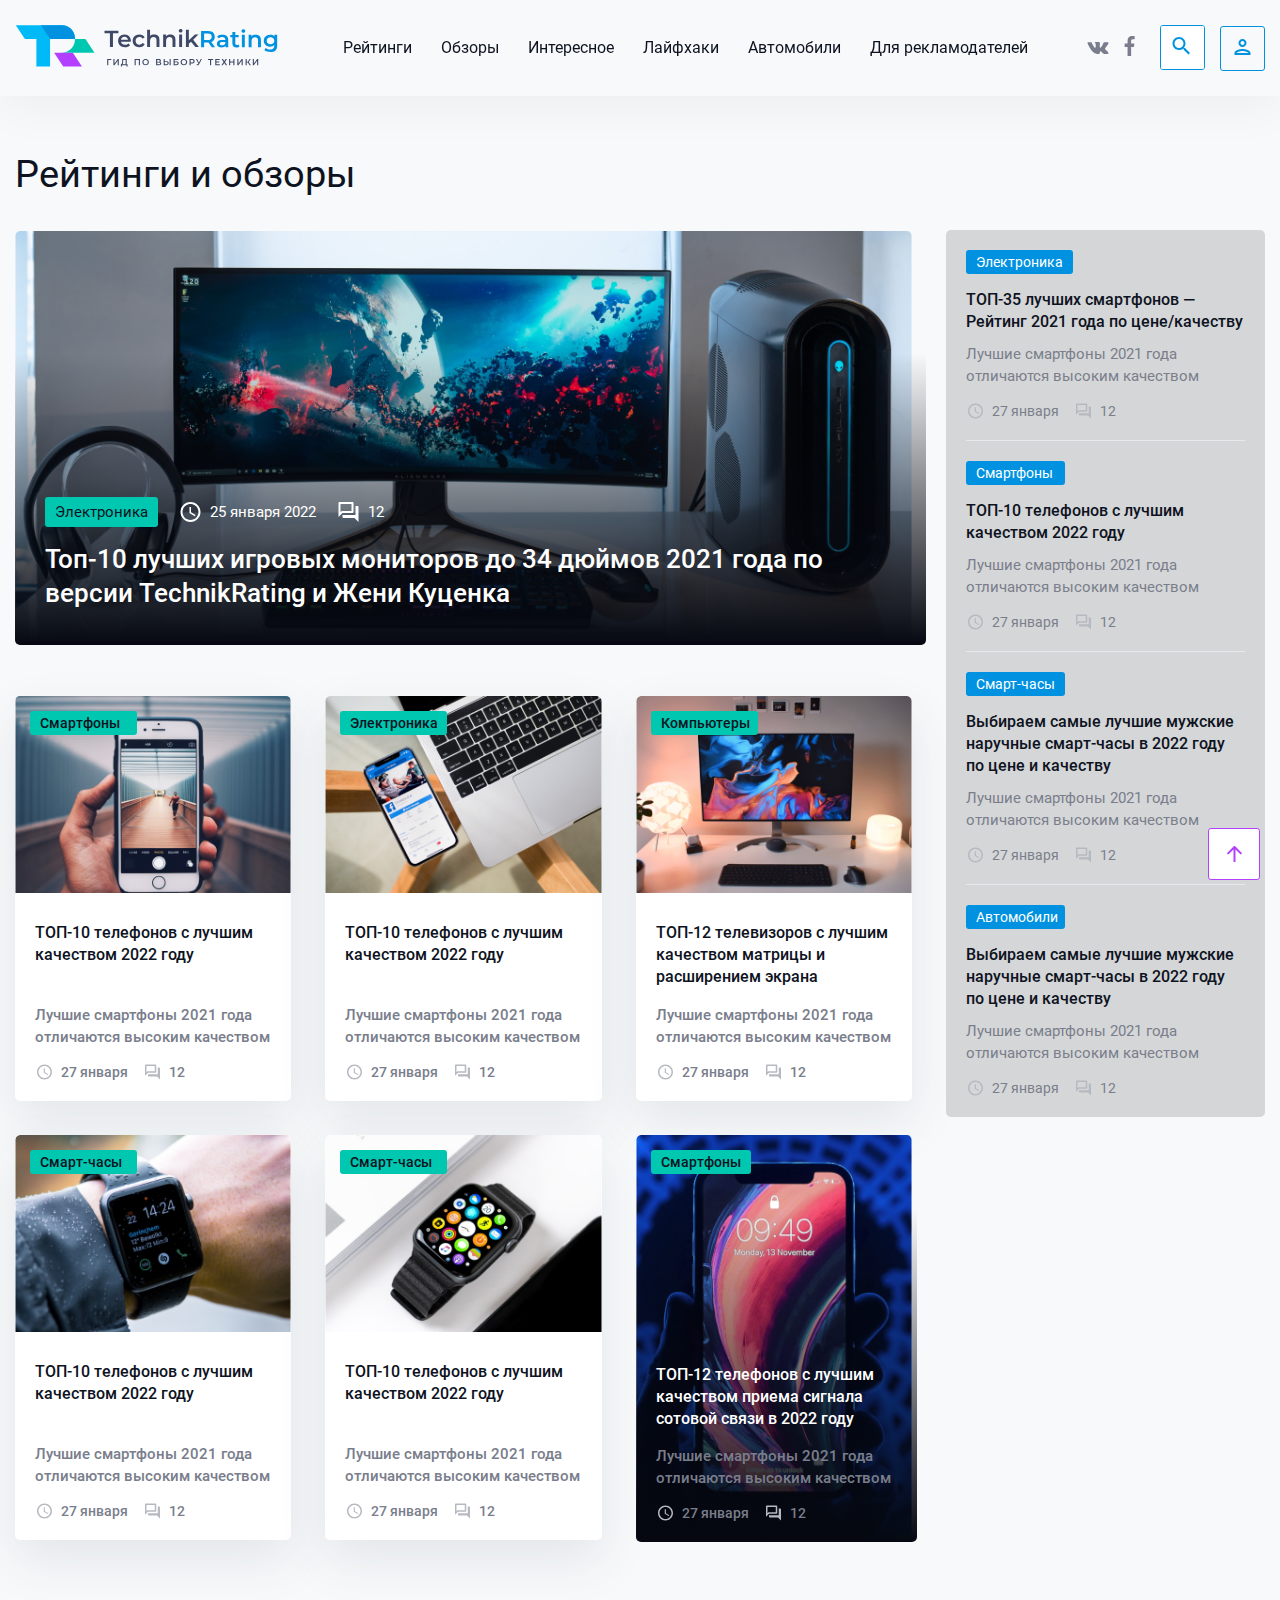
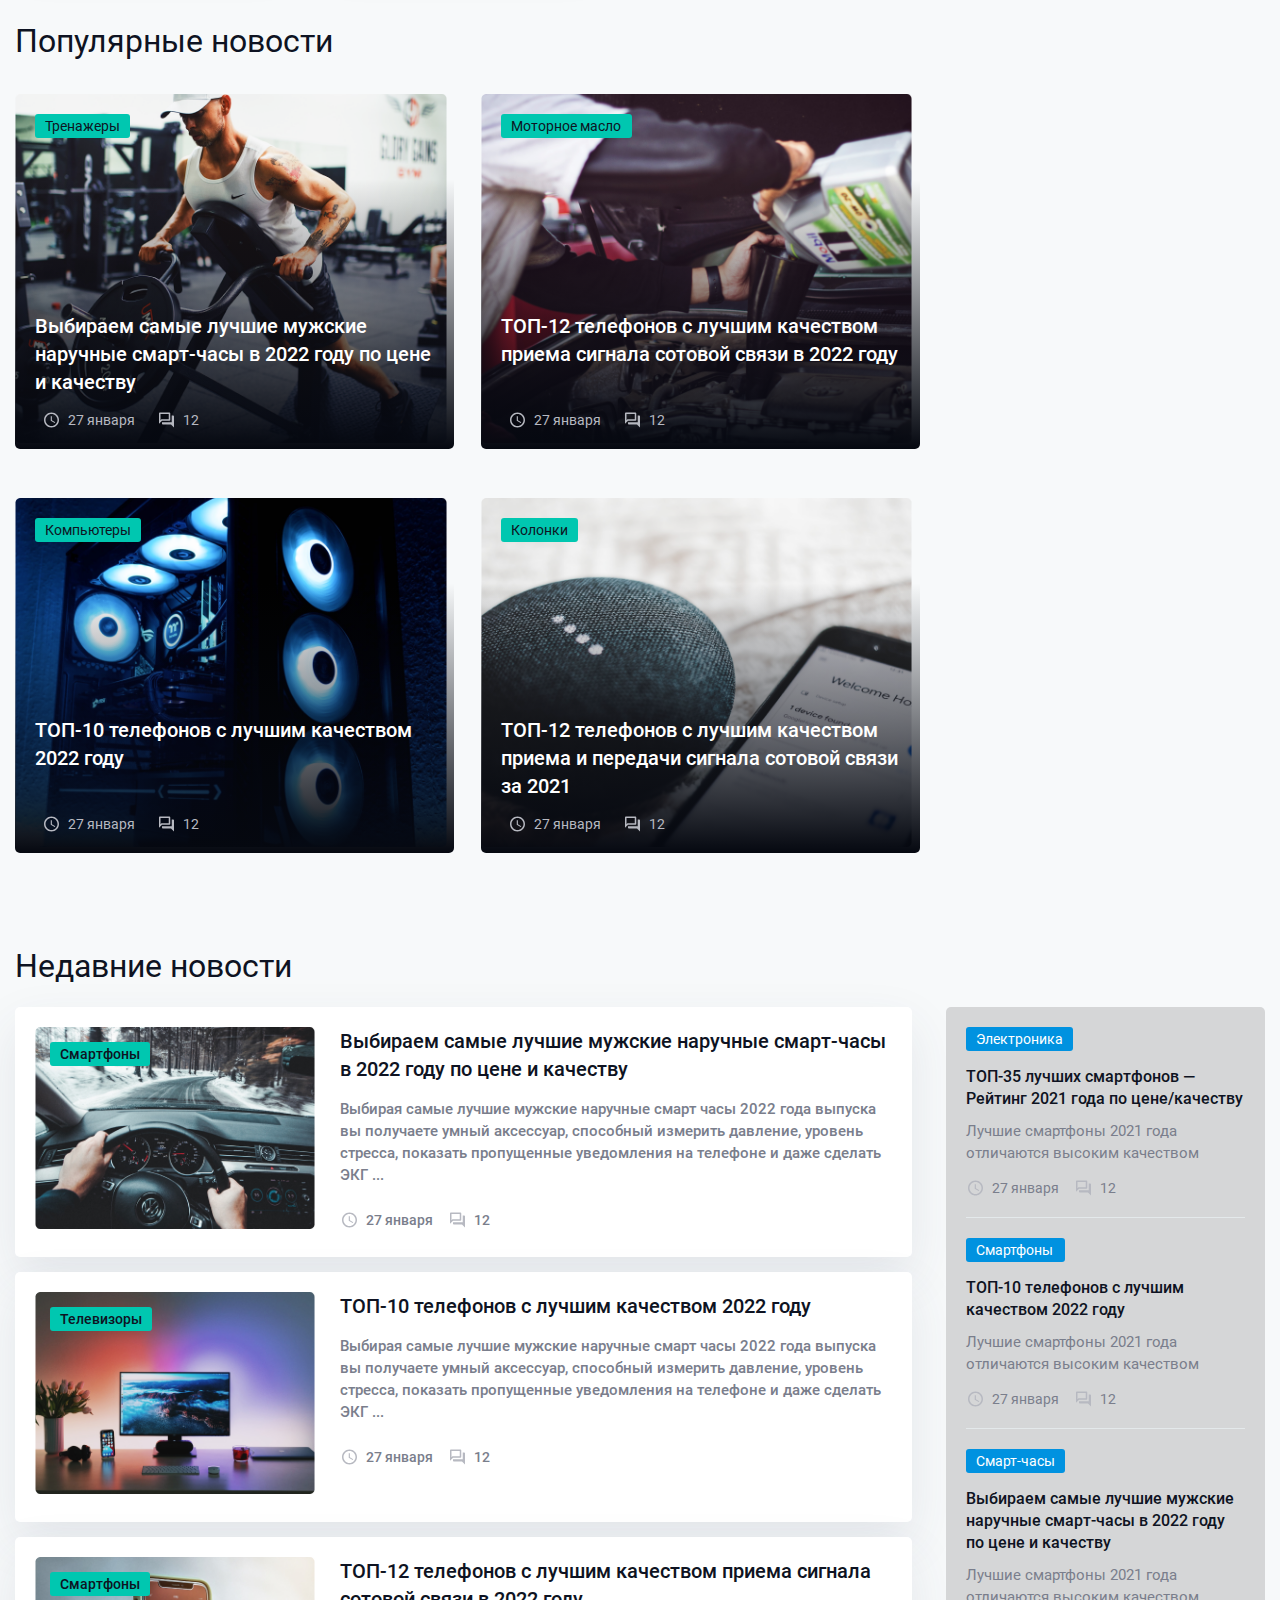
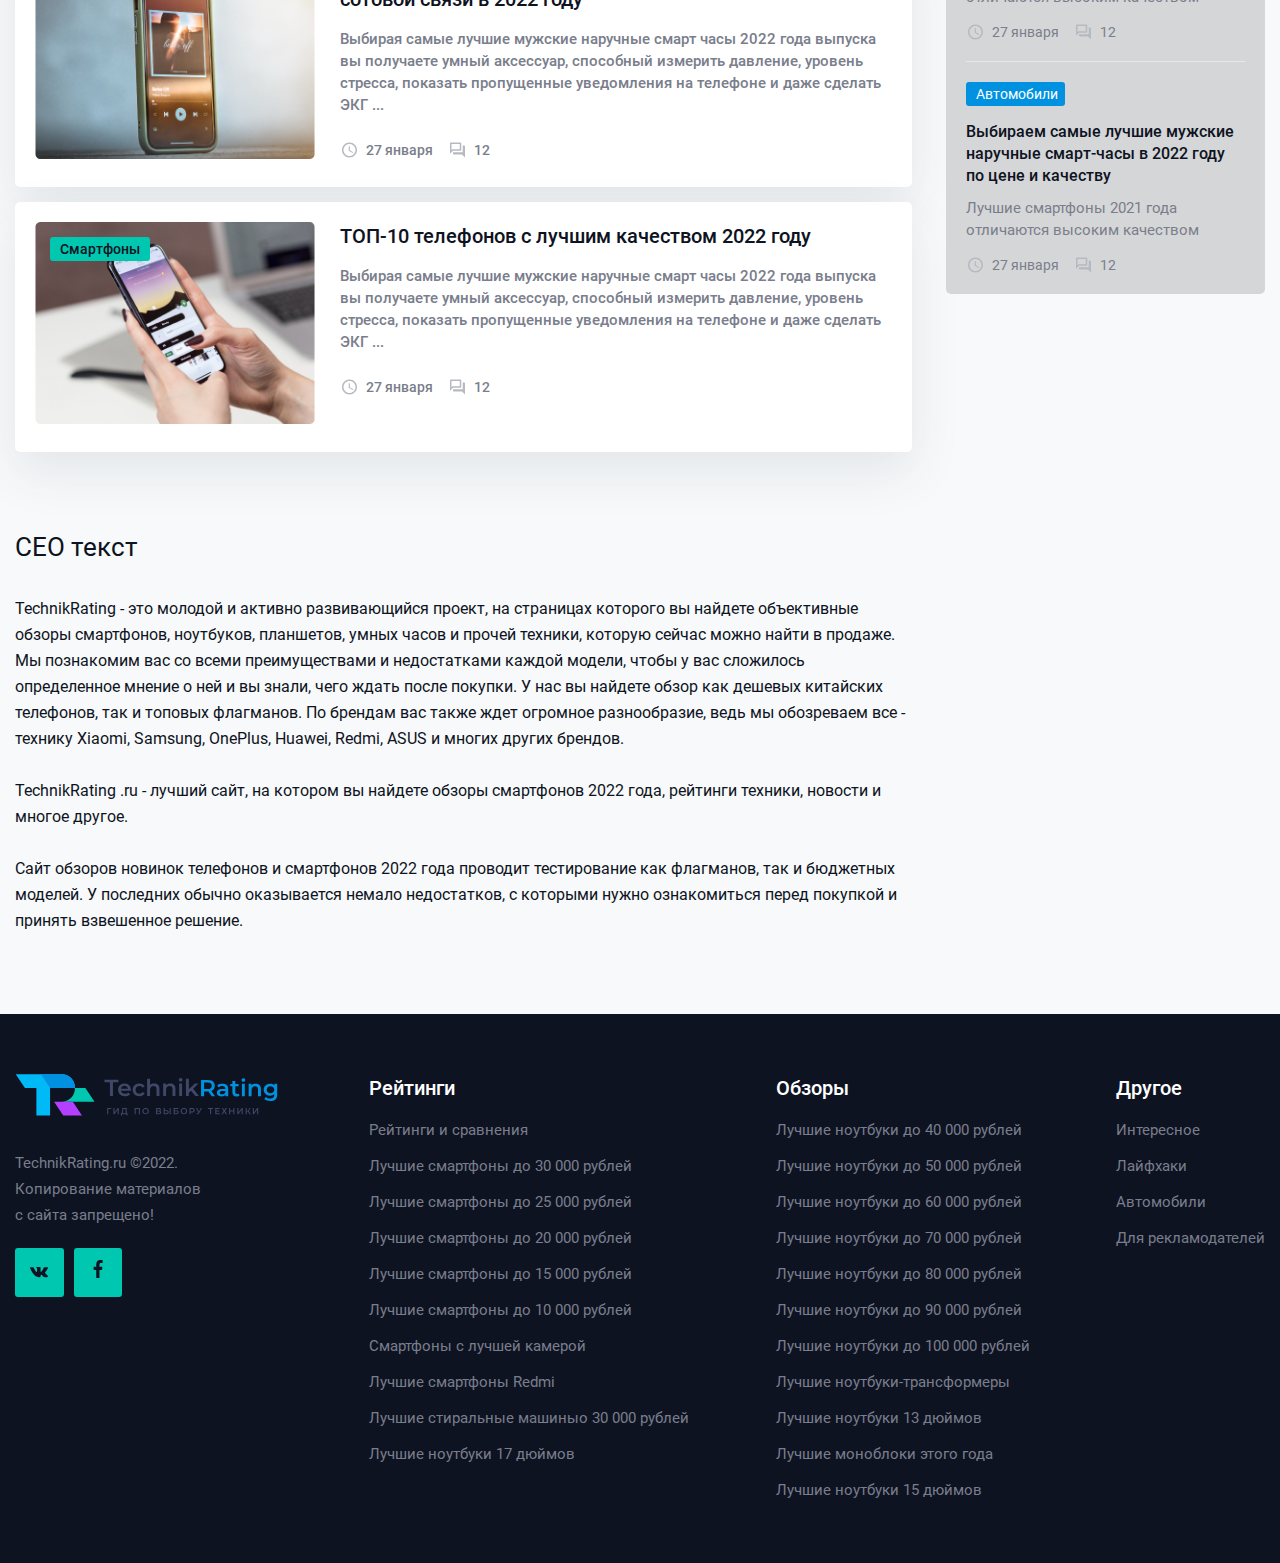
==== commit 2983b271: "Add files via upload" ====
--- a/index.html
+++ b/index.html
@@ -116,6 +116,9 @@
 									<a href="#">Интересное</a>
 								</li>
 								<li class="burger-li">
+									<a href="#">Лайфхаки</a>
+								</li>
+								<li class="burger-li">
 									<a href="#">Автомобили</a>
 								</li>
 								<li class="burger-li">
@@ -166,7 +169,7 @@
    
 
 
-		<div class="container">
+		<div class="container header-container">
 			<div class="header-wrap">
 				<div class="burger">
 			        <i><svg width="45" height="45" viewBox="0 0 45 45" fill="none" xmlns="http://www.w3.org/2000/svg">
@@ -272,7 +275,7 @@
 									<img src="images/header-link-h.svg" alt="">
 								</a>
 							</li>
-							<li class="header-li2">
+							<li class="header-li3">
 								<a href="#">
 									<img src="images/header-link2.svg" alt="">
 									<img src="images/header-link2-h.svg" alt="">
@@ -281,15 +284,23 @@
 						</ul>
 					</div>
 					<div class="header-buttons">
-						<button class="header-button">
-							<img src="images/search.svg" alt="">
-						</button>
+						
+						
 						<button class="header-button2">
 							<img src="images/chel.svg" alt="">
 							<img src="images/chel-h.svg" alt="">
 						</button>
 					</div>
 				</div>
+				<div id="sb-search" class="sb-search ">
+    <form role="search" method="get" action="">
+        <input class="sb-search-input" placeholder="Rechercher un artiste, un événement, ..." type="search" value="" name="search" id="search" autocomplete="off">
+        <input class="sb-search-submit" type="submit" value="">
+        <span class="sb-icon-search"><svg width="25" height="24" viewBox="0 0 25 24" fill="none" xmlns="http://www.w3.org/2000/svg">
+<path d="M16 14H15.21L14.93 13.73C15.91 12.59 16.5 11.11 16.5 9.5C16.5 5.91 13.59 3 10 3C6.41 3 3.5 5.91 3.5 9.5C3.5 13.09 6.41 16 10 16C11.61 16 13.09 15.41 14.23 14.43L14.5 14.71V15.5L19.5 20.49L20.99 19L16 14ZM10 14C7.51 14 5.5 11.99 5.5 9.5C5.5 7.01 7.51 5 10 5C12.49 5 14.5 7.01 14.5 9.5C14.5 11.99 12.49 14 10 14Z" fill="#0092E0"/>
+</svg></span>
+    </form>
+</div>
 			</div>
 		</div>
 	</header>
@@ -442,7 +453,8 @@
 								<div class="work-link-img2">
 								<img src="images/work-link-img6.png" alt="">
 								</div>
-								<p>ТОП-12 телефонов с лучшим <br>качеством приема сигнала <br>сотовой связи в 2022 году </p>
+								<div class="work-link2-absolute">
+								<div class="work-link2-title">ТОП-12 телефонов с лучшим качеством приема сигнала сотовой связи в 2022 году </div>
 								<div class="work-link-suptitle2">Лучшие смартфоны 2021 года <br>отличаются высоким качеством</div>
 								<div class="work-link-wrap2">
 									<div class="work-link-data">
@@ -453,6 +465,7 @@
 										<img src="images/komment2.svg" alt="">
 											12
 									</div>
+								</div>
 								</div>
 								<div class="work-link-absolute2">Смартфоны</div>  
 							</a>
@@ -556,9 +569,11 @@
 						<div class="popular-link-img">
 						<img src="images/popular-news-img.png" alt="">
 						</div>
+						<div class="popular-link-absolute">
 						<div class="news-link-title">
-							Выбираем самые лучшие мужские <br>наручные смарт-часы в 2022 году по цене <br>и качеству 
-						</div>
+							Выбираем самые лучшие мужские наручные смарт-часы в 2022 году по цене и качеству 
+						</div>
+						<div class="popular-link-wrap">
 						<div class="news-link-data">
 							<img src="images/data3.svg" alt="">
 							27 января
@@ -566,6 +581,8 @@
 						<div class="news-link-komment">
 							<img src="images/komment3.svg" alt="">
 							12
+						</div>
+					</div>
 						</div>
 						<div class="news-link-category">
 							Тренажеры
@@ -577,9 +594,11 @@
 						<div class="popular-link-img">
 						<img src="images/popular-news-img2.png" alt="">
 						</div>
+						<div class="popular-link-absolute">
 						<div class="news-link-title">
-							ТОП-12 телефонов с лучшим качеством <br>приема сигнала сотовой связи в 2022 году  
-						</div>
+							ТОП-12 телефонов с лучшим качеством приема сигнала сотовой связи в 2022 году  
+						</div>
+						<div class="popular-link-wrap">
 						<div class="news-link-data">
 							<img src="images/data3.svg" alt="">
 							27 января
@@ -588,6 +607,8 @@
 							<img src="images/komment3.svg" alt="">
 							12
 						</div>
+					</div>
+					</div>
 						<div class="news-link-category2">
 							Моторное масло
 						</div>
@@ -598,9 +619,11 @@
 						<div class="popular-link-img">
 						<img src="images/popular-news-img3.png" alt="">
 						</div>
+						<div class="popular-link-absolute">
 						<div class="news-link-title">
-							ТОП-10 телефонов с лучшим качеством <br>2022 году  
-						</div>
+							ТОП-10 телефонов с лучшим качеством 2022 году  
+						</div>
+						<div class="popular-link-wrap">
 						<div class="news-link-data">
 							<img src="images/data3.svg" alt="">
 							27 января
@@ -609,6 +632,8 @@
 							<img src="images/komment3.svg" alt="">
 							12
 						</div>
+					</div>
+					</div>
 						<div class="news-link-category">
 							Компьютеры
 						</div>
@@ -619,9 +644,11 @@
 						<div class="popular-link-img">
 						<img src="images/popular-news-img4.png" alt="">
 						</div>
+						<div class="popular-link-absolute">
 						<div class="news-link-title">
-							ТОП-12 телефонов с лучшим качеством <br>приема и передачи сигнала сотовой связи <br>за 2021
-						</div>
+							ТОП-12 телефонов с лучшим качеством приема и передачи сигнала сотовой связи за 2021
+						</div>
+						<div class="popular-link-wrap">
 						<div class="news-link-data">
 							<img src="images/data3.svg" alt="">
 							27 января
@@ -630,6 +657,8 @@
 							<img src="images/komment3.svg" alt="">
 							12
 						</div>
+						</div>
+					</div>
 						<div class="news-link-category">
 							Колонки
 						</div>
@@ -839,6 +868,7 @@
 	
 	<section class="seo">
 		<div class="container">
+			<div class="widget-button show" id="button" data-role="button"></div>
 			<div class="seo-block">
 				<div class="seo-title">
 					СЕО текст
--- a/css/main.css
+++ b/css/main.css
@@ -90,7 +90,7 @@
   font-family: 'Roboto-Regular';
   margin: 0 auto;
   height: 100%;
-  background: #fff;
+  background: #F7F9FA;
 }
 
 
@@ -421,9 +421,16 @@
 /*header*/
 
 .header {
+  position: fixed;
+  background: #F7F9FA;
+  width: 100%;
   padding: 25px 0;
-  background: #FFFFFF;
   box-shadow: 0px 10px 50px rgba(0, 0, 0, 0.05);
+  z-index: 111;
+}
+
+.header-container {
+  position: relative;
 }
 
 .header-wrap {
@@ -550,6 +557,7 @@
 }
 
 .header-links {
+
   display: flex;
   align-items: center;
 }
@@ -569,12 +577,30 @@
 }
 
 .header-li2 a:hover img + img {
+  
   display: block;
   transition: 0.3s;
 }
 
+.header-li3 a img + img {
+  display: none;
+  transition: 0.3s;
+}
+
+.header-li3 a:hover img {
+  display: none;
+  transition: 0.3s;
+}
+
+.header-li3 a:hover img + img {
+  margin-top: -3px;
+  display: block;
+  transition: 0.3s;
+}
+
 .header-buttons {
-  padding: 0 0 0 10px;
+  position: relative;
+  padding: 0 0 0 70px;
   display: flex;
   align-items: center;
 }
@@ -582,7 +608,7 @@
 .header-button {
   margin: 0 0 0 10px;
   width: 45px;
-  padding: 10px 0;
+  padding: 8px 0;
   border: 1px solid #0092E0;
   box-sizing: border-box;
   border-radius: 3px;
@@ -591,7 +617,7 @@
 .header-button2 {
   margin: 0 0 0 10px;
   width: 45px;
-  padding: 10px 0;
+  padding: 8px 0;
   border: 1px solid #0092E0;
   box-sizing: border-box;
   border-radius: 3px;
@@ -622,7 +648,7 @@
 /*work*/
 
 .work {
-  padding: 60px 0 80px 0;
+  padding: 152px 0 80px 0;
 }
 
 .work-container-wrap {
@@ -656,6 +682,7 @@
 }
 
 .monitor-img img {
+  width: 100%;
   cursor: pointer;
   transition: transform .5s ease;
 }
@@ -665,10 +692,13 @@
 }
 
 .monitor-absolute {
-  width: 947px;
+  padding: 144px 36px 35px 30px;
+  background: linear-gradient(180deg, rgba(5, 8, 16, 0) 0%, #050810 100%);
+  border-radius: 0px 0px 5px 5px;
+  width: 1003px;
   position: absolute;
-  top: 283px;
-  left: 30px;
+  top: 138px;
+ 
 }
 
 .monitor-absolute-wrap {
@@ -757,6 +787,7 @@
 }
 
 .work-link-img img {
+  width: 100%;
   cursor: pointer;
   transition: transform .5s ease;
 }
@@ -831,11 +862,8 @@
   text-decoration: none;
 }
 
-.work-link2 p {
-  left: 20px;
-  top: 205px;
-  width: 255px;
-  position: absolute;
+.work-link-img img {
+  border-radius: 5px 5px 0 0;
 }
 
 .work-link-data {
@@ -877,21 +905,31 @@
   transform: scale(1.2);
 }
 
+.work-link2-absolute {
+  width: 294px;
+  background: linear-gradient(180deg, rgba(5, 8, 16, 0) 0%, #050810 100%);
+  border-radius: 0px 0px 5px 5px;
+  position: absolute;
+  padding: 155px 18px 20px 20px;
+  top: 74px;
+}
+
+.work-link2-title {
+  font-family: 'Roboto-Medium';
+  font-size: 16px;
+  line-height: 22px;
+  color: #fff;
+}
+
 .work-link-suptitle2 {
-  width: 255px;
-  left: 20px;
-  top: 306px;
-  position: absolute;
+  padding: 15px 0 0 0;
   font-size: 15px;
   line-height: 22px;
   color: #7A7E8C;
 }
 
 .work-link-wrap2 {
-  width: 255px;
-  left: 20px;
-  top: 366px;
-  position: absolute;
+  padding: 15px 0 0 0;
   display: flex;
   align-items: center;
 }
@@ -916,9 +954,11 @@
   padding: 78px 0 0 0;
 }
 
+
+
 .work-right-border {
   padding: 20px;
-  background: #F7F9FA;
+  background: #d5d6d7;
   border-radius: 5px;
 }
 
@@ -1028,22 +1068,31 @@
   position: relative;
 }
 
+.popular-link-absolute {
+  position: absolute;
+  top: 100px;
+  width: 485px;
+  background: linear-gradient(180deg, rgba(5, 8, 16, 0) 0%, #050810 100%);
+  border-radius: 0px 0px 5px 5px;
+  padding: 133px 21px 20px 20px;
+}
+
 .news-link-title {
-  width: 415px;
-  position: absolute;
-  top: 233px;
-  left: 20px;
+  height: 84px;
   font-family: 'Roboto-Medium';
   font-size: 20px;
   line-height: 28px;
   color: #FFFFFF;
 }
 
+.popular-link-wrap {
+  padding: 15px 0 0 0;
+  display: flex;
+  align-items: center;
+}
+
 .news-link-data {
-  width: 100px;
-  position: absolute;
-  top: 332px;
-  left: 20px;
+  
   display: flex;
   align-items: center;
   font-size: 14px;
@@ -1056,9 +1105,7 @@
 }
 
 .news-link-komment {
-  position: absolute;
-  top: 332px;
-  left: 127px;
+  padding: 0 0 0 15px;
   display: flex;
   align-items: center;
   font-size: 14px;
@@ -1101,6 +1148,7 @@
 }
 
 .popular-link-img img {
+  width: 100%;
   cursor: pointer;
   transition: transform .5s ease;
 }
@@ -1154,7 +1202,8 @@
 }
 
 .recent-news-link p {
-  height: 60px;
+  margin: 0;
+
 }
 
 .recent-news-link p:hover {
@@ -1170,6 +1219,7 @@
 
 
 .recent-news-link-suptitle {
+  padding: 15px 0 0 0;
   font-size: 15px;
   line-height: 22px;
   color: #7A7E8C;
@@ -1255,7 +1305,7 @@
 }
 
 .seo-suptitle {
-  padding: 34px 0 0 0;
+  padding: 34px 34px 0 0;
   font-size: 16px;
   line-height: 26px;
   color: #0E1322;
@@ -1339,7 +1389,7 @@
 /*internal*/
 
 .internal {
-  padding: 45px 0 0 0;
+  padding: 115px 0 0 0;
 }
 
 .internal-wrap {
@@ -2274,3 +2324,149 @@
 .internal-right-block {
   padding: 25px 0 0 0;
 }
+
+
+#button.show {
+    opacity: 1;
+    visibility: visible;
+}
+
+
+.widget-button {
+    width: 52px;
+    height: 52px;
+    background-image: url(../images/arrow-top.svg);
+    background-position: center;
+    background-repeat: no-repeat;
+    position: fixed;
+    bottom: 20px;
+    right: 20px;
+    cursor: pointer;
+    background-color: #fff;
+    border: 1px solid #B340FF;
+    fill: #0065ff !important;
+    z-index: 75;
+    border-radius: 3px;
+    visibility: hidden;
+    transition: background-color .3s, opacity .5s, visibility .5s;
+    opacity: 0;
+}
+
+
+.widget-button:hover {
+  background: #B340FF;
+  background-image: url(../images/arrow-top-h.png);
+  background-position: center;
+  background-repeat: no-repeat;
+}
+
+.sb-search {
+  border: 1px solid #0092E0;
+box-sizing: border-box;
+border-radius: 3px;
+  position: absolute;
+  z-index: 5;
+  top: 0;
+  right: 60px;
+  width: 0%;
+  min-width: 45px;
+  height: 45px;
+  overflow: hidden;
+  -webkit-transition: width 0.3s;
+  -moz-transition: width 0.3s;
+  transition: width 0.3s;
+  -webkit-backface-visibility: hidden;
+}
+.sb-search .sb-search-input {
+  position: absolute;
+  top: 0;
+  right: 0;
+  border: none;
+  outline: none;
+  background: #fff;
+  width: 100%;
+  height: 45px;
+  margin: 0;
+  z-index: 10;
+  padding: 15px 65px 15px 20px;
+  font-family: inherit;
+  font-size: 20px;
+  color: black;
+  text-align: center;
+}
+.sb-search input[type=search].sb-search-input {
+  -webkit-appearance: none;
+  -webkit-border-radius: 0px;
+  box-shadow: none;
+}
+.sb-search .sb-search-input::-webkit-input-placeholder {
+  color: lightgray;
+}
+.sb-search .sb-search-input:-moz-placeholder {
+  color: lightgray;
+}
+.sb-search .sb-search-input::-moz-placeholder {
+  color: lightgray;
+}
+.sb-search .sb-search-input:-ms-input-placeholder {
+  color: lightgray;
+}
+.sb-search .sb-icon-search,
+.sb-search .sb-search-submit {
+  width: 45px;
+  height: 45px;
+  display: block;
+  position: absolute;
+  right: 0;
+  top: 0;
+  padding: 0;
+  margin: 0;
+  line-height: 51px;
+  text-align: center;
+  padding: 8px 0 0 0;
+  cursor: pointer;
+}
+.sb-search .sb-search-submit {
+  background: #fff;
+  /* IE needs this */
+  -ms-filter: "progid:DXImageTransform.Microsoft.Alpha(Opacity=0)";
+  /* IE 8 */
+  filter: alpha(opacity=0);
+  /* IE 5-7 */
+  opacity: 0;
+  color: transparent;
+  border: none;
+  outline: none;
+  z-index: -1;
+  width: 45px;
+}
+.sb-search .sb-icon-search {
+  color: #fff;
+
+  z-index: 90;
+  speak: none;
+  display: flex;
+  justify-content: center;
+  border-bottom-left-radius: 20px;
+}
+.sb-search .sb-icon-search svg {
+  
+}
+
+
+.sb-search-open,
+.no-js .sb-search-open {
+  width: 70%;
+  box-shadow: 0px 0px 5px 0px rgba(0, 0, 0, 0.1);
+  text-align: center;
+}
+.sb-search-open .sb-icon-search,
+.no-js .sb-search-open .sb-icon-search {
+  background: #ffffff;
+  z-index: 11;
+}
+
+.sb-search-open .sb-search-submit,
+.no-js .sb-search-open .sb-search-submit {
+  z-index: 15;
+}--- a/css/media.css
+++ b/css/media.css
@@ -7,27 +7,35 @@
 	.container {
 		padding: 0 15px;
 	}
+
+	.monitor-absolute {
+		width: 960px;
+	}
+
+	.popular-link-absolute {
+		width: 463px;
+	}
 }
 
 @media screen and (max-width: 1300px) {
-	.monitor-absolute {
-		width: 778px;
-	}
+	
 
 	.work-link-img2 img {
 		height: 405px;
 	}
 
-	.news-link-title {
-		top: 210px;
-	}
-
-	.news-link-data {
-		top: 310px;
-	}
-
-	.news-link-komment {
-		top: 310px;
+	.monitor-absolute {
+		width: 911px;
+		top: 122px;
+	}
+
+	.work-link2-absolute {
+		width: 281px;
+	}
+
+	.popular-link-absolute {
+		width: 439px;
+		top: 85px;
 	}
 
 
@@ -35,11 +43,22 @@
 
 @media screen and (max-width: 1250px) {
 	.monitor-absolute {
-		top: 268px;
+		width: 874px;
+		top: 106px;
+	}
+
+	.work-link2-absolute {
+		width: 269px;
+		top: 50px;
 	}
 
 	.main-menu ul li {
 		padding: 0 10px;
+	}
+
+	.popular-link-absolute {
+	    width: 420px;
+	    top: 70px;
 	}
 }
 
@@ -67,7 +86,7 @@
 	}
 
 	.header-buttons {
-		padding: 0;
+		padding: 0 0 0 60px;
 	}
 
 	.header-logo a img {
@@ -100,6 +119,51 @@
 
 	.internal-left {
 		width: 80%;
+	}
+
+	.sb-search-open,
+	.no-js .sb-search-open {
+		width: 75%;
+	}
+
+	.monitor-absolute {
+	    width: 902px;
+	    top: 118px;
+	}
+
+	.work-link2-absolute {
+		top: 60px;
+		width: 278px;
+	}
+
+	.work-link-img2 img {
+	    height: 393px;
+	}
+
+	.work-link-img2 {
+	    height: 393px;
+	}
+
+	.popular-link-absolute {
+	    width: 434px;
+	    top: 81px;
+	}
+}
+
+@media screen and (max-width: 1150px) {
+	.monitor-absolute {
+	    width: 861px;
+	    top: 100px;
+	}
+
+	.work-link2-absolute {
+	    top: 38px;
+	    width: 265px;
+	}
+
+	.popular-link-absolute {
+	    width: 414px;
+	    top: 65px;
 	}
 }
 
@@ -125,8 +189,8 @@
 	}
 
 	.monitor-absolute {
-		top: 255px;
-		width: 670px;
+	    width: 822px;
+	    top: 99px;
 	}
 
 	.work-link-img2 {
@@ -137,13 +201,10 @@
 		height: 403px;
 	}
 
-	.work-link-suptitle2 {
-		top: 280px;
-		width: 216px;
-	}
-
-	.work-link-wrap2 {
-		top: 363px;
+	.work-link2-absolute {
+		padding: 155px 15px 20px 20px;
+	    top: 26px;
+	    width: 251px;
 	}
 
 	.header-logo a img {
@@ -158,16 +219,14 @@
 	.news-link-title {
 		font-size: 16px;
 		line-height: 20px;
-		width: 324px;
-	}
-
-	.news-link-data {
-		top: 280px;
-	}
-
-	.news-link-komment {
-		top: 280px;
-	}
+		
+	}
+
+	.popular-link-absolute {
+	    width: 394px;
+	    top: 49px;
+	}
+	
 
 	.footer-logo a img {
 		width: 200px;
@@ -185,9 +244,7 @@
 		height: auto;
 	}
 
-	.work-link2 p {
-		top: 183px;
-	}
+	
 
 	.recent-link-img {
 		height: auto;
@@ -230,9 +287,7 @@
 		padding: 20px 10px 0 10px;
 	}
 
-	.monitor-absolute {
-		top: 324px;
-	}
+	
 
 	.work-link-img img {
 		width: 100%;
@@ -254,17 +309,17 @@
 		width: 100%;
 	}
 
-	.news-link-data {
-		top: 350px;
-	}
-
-	.news-link-komment {
-		top: 350px;
-	}
-
-	.news-link-title {
-		top: 270px;
-	}
+	.monitor-absolute {
+	    width: 993px;
+	    top: 177px;
+	}
+
+	.work-link2-absolute {
+		width: 311px;
+		top: 90px;
+	}
+
+	
 
 	.work-link-img2 img {
 		height: 423px;
@@ -274,18 +329,14 @@
 		height: 423px;
 	}
 
-	.work-link-wrap2 {
-		top: 385px;
-	}
-
-	.work-link-suptitle2 {
-	    top: 327px;
-	    width: 236px;
-	}
-
-	.work-link2 p {
-		top: 225px;
-	}
+	
+	.popular-link-absolute {
+	    width: 477px;
+	    top: 116px;
+	}
+	
+
+	
 
 	.recent-news-left {
 		width: 100%;
@@ -349,6 +400,14 @@
 	.internal-left {
 		padding: 0;
 		width: 100%;
+	}
+
+	.sb-search {
+		top: 41px;
+	}
+
+	.seo-suptitle {
+		padding: 34px 0 0 0;
 	}
   
 }
@@ -366,36 +425,24 @@
 		height: 416px;
 	}
 
-	.work-link2 p {
-		top: 215px;
-	}
-
-	.work-link-suptitle2 {
-		top: 318px;
-	}
-
-	.work-link-wrap2 {
-		top: 376px;
-	}
-
-	.news-link-title {
-		top: 250px;
-	}
-
-	.news-link-data {
-		top: 325px;
-	}
-
-	.news-link-komment {
-		top: 325px;
-	}
-  
+	.monitor-absolute {
+	    width: 961px;
+	    top: 162px;
+	}
+
+	.work-link2-absolute {
+	    width: 301px;
+	    top: 83px;
+	}
+
+	.popular-link-absolute {
+	    width: 461px;
+	    top: 103px;
+	}
 }
 
 @media screen and (max-width: 950px) {
-	.monitor-absolute {
-		top: 280px;
-	}
+	
 
 	.work-link-img2 img {
 		height: 404px;
@@ -405,28 +452,19 @@
 		height: 404px;
 	}
 
-	.work-link2 p {
-		top: 207px;
-	}
-
-	.work-link-suptitle2 {
-		top: 305px;
-	}
-
-	.work-link-wrap2 {
-		top: 365px;
-	}
-
-	.news-link-title {
-		top: 230px;
-	}
-
-	.news-link-data {
-		top: 305px;
-	}
-
-	.news-link-komment {
-		top: 305px;
+	.monitor-absolute {
+	    width: 919px;
+	    top: 143px;
+	}
+
+	.work-link2-absolute {
+	    width: 287px;
+	    top: 71px;
+	}
+
+	.popular-link-absolute {
+	    width: 440px;
+	    top: 87px;
 	}
 
 	.recent-news-border {
@@ -439,6 +477,13 @@
 
 	.footer-block2 {
 		width: 38%;
+	}
+}
+
+@media screen and (max-width: 930px) {
+	.monitor-absolute {
+	    width: 886px;
+	    top: 134px;
 	}
 }
 
@@ -451,24 +496,25 @@
 	    height: 394px;
 	}
 
-	.work-link2 p {
-	    top: 195px;
-	}
-
-	.work-link-suptitle2 {
-	    top: 295px;
-	}
-
-	.work-link-wrap2 {
-	    top: 355px;
+	.monitor-absolute {
+	    width: 869px;
+	    top: 120px;
+	}
+
+	.work-link2-absolute {
+	    width: 270px;
+	    top: 61px;
+	}
+
+	.popular-link-absolute {
+	    width: 415px;
+	    top: 66px;
 	}
 }
 
 
 @media screen and (max-width: 850px) {
-	.monitor-absolute {
-		top: 255px;
-	}
+	
 
 	.work-link-img2 img {
 	    height: 404px;
@@ -478,30 +524,22 @@
 	    height: 404px;
 	}
 
-	.work-link2 p {
-	    top: 185px;
-	}
-
-	.work-link-suptitle2 {
-		top: 284px;
-		width: 218px;
-	}
-
-	.work-link-wrap2 {
-	    top: 365px;
-	}
-
-	.news-link-title {
-	    top: 190px;
-	}
-
-	.news-link-data {
-	    top: 270px;
-	}
-
-	.news-link-komment {
-	    top: 270px;
-	}
+	
+	.monitor-absolute {
+	    width: 820px;
+	    top: 97px;
+	}
+	
+	.work-link2-absolute {
+	    width: 253px;
+	    top: 49px;
+	}
+
+	.popular-link-absolute {
+	    width: 390px;
+	    top: 46px;
+	}
+	
 
 	.footer-block {
 		width: 100%;
@@ -546,6 +584,10 @@
     display: block !important;
   }
 
+  .sb-search {
+  	display: none;
+  }
+
   .header-nav {
   	display: none;
   }
@@ -558,9 +600,7 @@
   	width: 100%;
   }
 
-  .monitor-absolute {
-	    top: 237px;
-	}
+  
 
 	.work-block {
 		width: 50%;
@@ -575,30 +615,21 @@
 		height: 467px;
 	}
 
-	.work-link-wrap2 {
-	    top: 427px;
-	}
-
-	.work-link-suptitle2 {
-	    top: 368px;
-	    width: 237px;
-	}
-
-	.work-link2 p {
-	    top: 264px;
-	}
-
-	.news-link-title {
-	    top: 180px;
-	}
-
-	.news-link-data {
-	    top: 260px;
-	}
-
-	.news-link-komment {
-	    top: 260px;
-	}
+	.monitor-absolute {
+	    width: 770px;
+	    top: 76px;
+	}
+
+	.work-link2-absolute {
+	    width: 374px;
+	    top: 156px;
+	}
+
+	.popular-link-absolute {
+	    width: 375px;
+	    top: 33px;
+	}
+
 
 	.popular-news-block {
 		padding: 10px 5px 0 5px;
@@ -613,6 +644,25 @@
 	}
 
 }
+
+@media screen and (max-width: 780px) {
+	.monitor-absolute {
+	    width: 750px;
+	    top: 65px;
+	}
+
+	.work-link2-absolute {
+	    width: 365px;
+	    top: 156px;
+	}
+
+	.popular-link-absolute {
+	    width: 365px;
+	    top: 26px;
+	}
+
+}
+
 
 
 /* Ipad*/ 
@@ -625,22 +675,23 @@
 		height: 457px;
 	}
 
-	.work-link-wrap2 {
-	    top: 417px;
-	}
-
-	.work-link-suptitle2 {
-	    top: 358px;
-	    width: 237px;
-	}
-
-	.work-link2 p {
-	    top: 254px;
-	}
-
-	.monitor-absolute {
-	    top: 217px;
-	}
+	
+	.monitor-absolute {
+		padding: 75px 23px 15px 10px;
+	    width: 738px;
+	    top: 154px;
+	}
+	
+	.work-link2-absolute {
+	    width: 358px;
+	    top: 124px;
+	}
+	
+	.popular-link-absolute {
+	    width: 359px;
+	    top: 20px;
+	}
+	
 
 	.recent-news-link {
 		font-size: 16px;
@@ -678,6 +729,42 @@
 
 	.italic-img {
 	    margin-top: -33px;
+	}
+}
+
+
+@media screen and (max-width: 750px) {
+	.monitor-absolute {
+		width: 719px;
+		top: 141px;
+	}
+
+	.work-link2-absolute {
+	    width: 350px;
+	    top: 124px;
+	}
+
+	.popular-link-absolute {
+		padding: 77px 15px 15px 15px;
+	    width: 350px;
+	    top: 75px;
+	}
+}
+
+@media screen and (max-width: 730px) {
+	.monitor-absolute {
+	    width: 699px;
+	    top: 131px;
+	}
+
+	.work-link2-absolute {
+	    width: 339px;
+	    top: 124px;
+	}
+
+	.popular-link-absolute {
+		width: 340px;
+		top: 66px;
 	}
 }
 
@@ -688,10 +775,7 @@
 	    line-height: 23px;
 	}
 
-	.monitor-absolute {
-		width: 485px;
-	    top: 200px;
-	}
+	
 
 	.work-link-img2 img {
 		height: 433px;
@@ -701,36 +785,25 @@
 		height: 433px;
 	}
 
-	.work-link-wrap2 {
-	    top: 393px;
-	}
-
-	.work-link-suptitle2 {
-	    top: 334px;
-	    width: 237px;
-	}
-
-	.work-link2 p {
-	    top: 230px;
-	}
+	
 
 	.news-link-title br {
 		display: none;
 	}
 
-	.news-link-title {
-		width: 284px;
-		top: 155px;
-	}
-
-	.news-link-data {
-		top: 225px;
-		left: 15px;
-	}
-
-	.news-link-komment {
-		left: 122px;
-		top: 225px;
+	.monitor-absolute {
+	    width: 670px;
+	    top: 126px;
+	}
+
+	.work-link2-absolute {
+	    width: 324px;
+	    top: 100px;
+	}
+
+	.popular-link-absolute {
+	    width: 325px;
+	    top: 54px;
 	}
 
 	.footer-block4 {
@@ -770,12 +843,46 @@
 }
 
 
+@media screen and (max-width: 680px) {
+	.monitor-absolute {
+	    width: 649px;
+	    top: 117px;
+	}
+
+	.work-link2-absolute {
+	    width: 315px;
+	    top: 100px;
+	}
+
+	.popular-link-absolute {
+	    width: 315px;
+	    top: 46px;
+	}
+
+}
+
+@media screen and (max-width: 660px) {
+	.monitor-absolute {
+	    width: 629px;
+	    top: 108px;
+	}
+
+	.work-link2-absolute {
+	    width: 305px;
+	    top: 100px;
+	}
+
+	.popular-link-absolute {
+	    width: 305px;
+	    top: 38px;
+	}
+
+}
+
+
 /* Ipad mini*/ 
 @media screen and (max-width: 640px) {
-	.monitor-absolute {
-		top: 170px;
-		left: 10px;
-	}
+	
 
 	.work-link-img2 img {
 		height: 411px;
@@ -785,44 +892,23 @@
 		height: 411px;
 	}
 
-	.work-link-wrap2 {
-	    top: 371px;
-	}
-
-	.work-link-suptitle2 {
-	    top: 312px;
-	    width: 237px;
-	}
-
-	.work-link2 p {
-	    top: 208px;
-	}
-
-	.news-link-title {
-	    width: 240px;
-	    top: 130px;
-	    left: 10px;
-	}
-
-	.news-link-category {
-		top: 10px;
-		left: 10px;
-	}
-
-	.news-link-category2 {
-		top: 10px;
-		left: 10px;
-	}
-
-	.news-link-data {
-		top: 200px;
-		left: 10px;
-	}
-
-	.news-link-komment {
-		left: 117px;
-		top: 200px;
-	}
+	.monitor-absolute {
+	    width: 610px;
+	    top: 99px;
+	}
+
+	
+	.work-link2-absolute {
+	    width: 295px;
+	    top: 78px;
+	}
+
+	.popular-link-absolute {
+	    width: 296px;
+	    top: 30px;
+	}
+	
+	
 
 	.recent-news-link-suptitle {
 		display: none;
@@ -893,10 +979,26 @@
 	}
 }
 
+@media screen and (max-width: 620px) {
+	.monitor-absolute {
+	    width: 590px;
+	    top: 90px;
+	}
+
+	.work-link2-absolute {
+	    width: 285px;
+	    top: 78px;
+	}
+
+	.popular-link-absolute {
+	    width: 285px;
+	    top: 22px;
+	}
+
+}
+
 @media screen and (max-width: 600px) {
- 	.monitor-absolute {
- 		top: 135px;
- 	} 
+ 	
 
  	.work-link-img2 img {
 		height: 394px;
@@ -906,20 +1008,19 @@
 		height: 394px;
 	}
 
-	.work-link-wrap2 {
-		left: 15px;
-	    top: 350px;
-	}
-
-	.work-link-suptitle2 {
-		left: 15px;
-	    top: 294px;
-	    width: 237px;
-	}
-
-	.work-link2 p {
-		left: 15px;
-	    top: 190px;
+	.monitor-absolute {
+	    width: 569px;
+	    top: 80px;
+	}
+
+	.work-link2-absolute {
+	    width: 275px;
+	    top: 61px;
+	}
+
+	.popular-link-absolute {
+	    width: 275px;
+	    top: 14px;
 	}
 
 	.work-link p {
@@ -1004,7 +1105,7 @@
 	}
 
 	ul.tabs {
-		width: 266px;
+		width: 275px;
 	}
 
 	.tab-title {
@@ -1107,9 +1208,25 @@
 	
 }
 
+@media screen and (max-width: 580px) {
+	.monitor-absolute {
+	    width: 549px;
+	    top: 71px;
+	}
+
+	.work-link2-absolute {
+		width: 265px;
+		padding: 182px 15px 15px 15px;
+		top: 39px;
+	}
+
+
+}
+
 @media screen and (max-width: 550px) {
   	.monitor-absolute {
-	    top: 120px;
+	    width: 519px;
+	    top: 58px;
 	}
 
 	.work-link {
@@ -1135,44 +1252,37 @@
 		height: 365px;
 	}
 
-	.work-link-wrap2 {
-		left: 15px;
-	    top: 324px;
-	}
+	
 
 	.work-link-suptitle2 {
-		left: 15px;
-	    top: 278px;
-	    width: 205px;
+		
 	    font-size: 13px;
 		line-height: 18px;
 	}
 
-	.work-link2 p {
-		left: 15px;
-	    top: 180px;
-	}
+	
 
 	.popular-news-block {
 		width: 100%;
 		padding: 20px 0 0 0;
 	}
 
-	.news-link-data {
-		top: 370px;
-		left: 10px;
-	}
-
-	.news-link-komment {
-		left: 117px;
-		top: 370px;
-	}
-
-	.news-link-title {
-	    width: 240px;
-	    top: 300px;
-	    left: 10px;
-	}
+	.work-link2-title {
+		font-size: 15px;
+    	line-height: 20px;
+	}
+
+	.work-link2-absolute {
+		width: 249px;
+		top: 24px;
+	}
+
+	.popular-link-absolute {
+	    width: 520px;
+	    top: 213px;
+	}
+
+	
 
 	.recent-news-link p {
 		height: auto;
@@ -1260,11 +1370,28 @@
 }
 
 
+@media screen and (max-width: 530px) {
+	.monitor-absolute {
+	    width: 500px;
+	    top: 49px;
+	}
+
+	.work-link2-absolute {
+	    width: 240px;
+	    top: 24px;
+	}
+
+	.popular-link-absolute {
+	    width: 500px;
+	    top: 196px;
+	}
+
+
+}
+
+
 @media screen and (max-width: 500px) {
-  .monitor-absolute {
-  	width: 411px;
-  	top: 106px;
-  }
+  
 
   .work-block {
   	width: 100%;
@@ -1283,38 +1410,34 @@
   	height: auto;
   }
 
-  .work-link-wrap2 {
-  	top: 586px;
-  }
-
-  .work-link-suptitle2 {
-  	top: 525px;
-  }
-
-  .work-link2 p {
-  	top: 430px;
-  }
-
-  .news-link-title {
-  	top: 230px;
-  }
-
-  .news-link-data {
-  	top: 320px;
-  }
-
-  .news-link-komment {
-  	top: 320px;
-  }
+ 
+  .monitor-absolute {
+	    width: 468px;
+	    top: 36px;
+	}
+  
+	.work-link2-absolute {
+	    width: 468px;
+	    top: 330px;
+	}
+
+	.popular-link-absolute {
+	    width: 468px;
+	    top: 172px;
+	}
+  
 
   .news-link-block {
   	padding: 0 0 0 15px;
   }
-}
-
-.mt-mobile {
+
+  .mt-mobile {
 	width: 288px;
 }
+
+}
+
+
 
 /* Galaxy S8+*/ 
 @media screen and (max-width: 480px) {
@@ -1337,8 +1460,19 @@
   	}
 
   	.monitor-absolute {
-  		width: 270px;
-  	}
+	    width: 451px;
+	    top: 45px;
+	}
+
+	.work-link2-absolute {
+	    width: 449px;
+	    top: 303px;
+	}
+
+	.popular-link-absolute {
+	    width: 449px;
+	    top: 156px;
+	}
 
   	.monitor-data img {
   		padding: 0 5px 0 0;
@@ -1363,34 +1497,44 @@
 	}
 }
 
+@media screen and (max-width: 460px) {
+	.monitor-absolute {
+	    width: 429px;
+	    top: 35px;
+	}
+
+	.work-link2-absolute {
+	    width: 429px;
+	    top: 276px;
+	}
+
+	.popular-link-absolute {
+	    width: 430px;
+	    top: 139px;
+	}
+
+
+}
+
 @media screen and (max-width: 450px) {
+  	
+
   	.monitor-absolute {
-  		top: 94px;
-  	}
-
-  	.work-link-wrap2 {
-  	top: 546px;
-  }
-
-  .work-link-suptitle2 {
-  	top: 485px;
-  }
-
-  .work-link2 p {
-  	top: 390px;
-  }
-
-  .news-link-title {
-	    top: 220px;
-	}
-
-	.news-link-data {
-	    top: 300px;
-	}
-
-	.news-link-komment {
-	    top: 300px;
-	}
+	    width: 420px;
+	    top: 31px;
+	}
+
+	.work-link2-absolute {
+	    width: 420px;
+	    top: 261px;
+	}
+
+	.popular-link-absolute {
+	    width: 420px;
+	    top: 131px;
+	}
+
+	
 
 	.work-title {
 		font-size: 26px;
@@ -1417,6 +1561,26 @@
 		font-size: 13px;
 		line-height: 20px;
 	}
+}
+
+@media screen and (max-width: 430px) {
+
+	.monitor-absolute {
+	    width: 399px;
+	    top: 22px;
+	}
+
+	.work-link2-absolute {
+	    width: 399px;
+	    top: 234px;
+	}
+
+	.popular-link-absolute {
+	    width: 399px;
+	    top: 115px;
+	}
+
+
 }
 
 /* Galaxy*/ 
@@ -1429,33 +1593,24 @@
   		height: 210px;
   	}
 
+  	
   	.monitor-absolute {
-	    top: 108px;
-	}
-
-  .work-link-wrap2 {
-  	top: 506px;
-  }
-
-  .work-link-suptitle2 {
-  	top: 445px;
-  }
-
-  .work-link2 p {
-  	top: 350px;
-  }
-
-  .news-link-title {
-	    top: 200px;
-	}
-
-	.news-link-data {
-	    top: 280px;
-	}
-
-	.news-link-komment {
-	    top: 280px;
-	}
+	    width: 384px;
+	    top: 30px;
+	}
+  
+
+	.work-link2-absolute {
+	    width: 384px;
+	    top: 213px;
+	} 
+
+	.popular-link-absolute {
+	    width: 385px;
+	    top: 103px;
+	} 
+
+	
 
 	.recent-news-link {
 		flex-wrap: wrap;
@@ -1517,6 +1672,26 @@
 	.italic-img {
 	    margin-top: -20px;
 	}
+}
+
+@media screen and (max-width: 400px) {
+
+	.monitor-absolute {
+	    width: 370px;
+	    top: 30px;
+	}
+
+	.work-link2-absolute {
+	    width: 369px;
+	    top: 193px;
+	}
+
+	.popular-link-absolute {
+	    width: 370px;
+	    top: 90px;
+	}
+
+
 }
 
 
@@ -1526,35 +1701,31 @@
 		height: 376px;
 	}
 
-	.work-link-wrap2 {
-		top: 347px;
-	}
-
-	.work-link-suptitle2 {
-		top: 296px;
-	}
-
-	.work-link2 p {
-	    top: 205px;
-	}
-
+	.monitor-absolute {
+	    width: 345px;
+	    top: 30px;
+	}
+
+	.work-link2-absolute {
+	    width: 344px;
+	    top: 55px;
+	}
+	
 	.popular-link-img img {
 		height: 235px;
 	}
 
 	.news-link-title {
-	    top: 124px;
+
 	    font-size: 15px;
 		line-height: 20px;
 	}
 
-	.news-link-data {
-	    top: 200px;
-	}
-
-	.news-link-komment {
-	    top: 200px;
-	}
+	.popular-link-absolute {
+	    width: 345px;
+	    top: 26px;
+	}	
+
 
 	.header-logo a img {
 		width: 205px;
@@ -1578,6 +1749,49 @@
 
 	.user-response {
 	    margin-left: -50px;
+	}
+}
+
+@media screen and (max-width: 350px) {
+	.monitor-absolute {
+		width: 319px;
+	}
+
+	.work-link2-absolute {
+		top: 35px;
+		width: 319px;
+	}
+
+	.popular-link-absolute {
+		width: 319px;
+	}
+}
+
+@media screen and (max-width: 340px) {
+	.monitor-absolute {
+		width: 310px;
+	}
+
+	.work-link2-absolute {
+		width: 310px;
+	}
+
+	.popular-link-absolute {
+		width: 310px;
+	}
+}
+
+@media screen and (max-width: 330px) {
+	.monitor-absolute {
+		width: 299px;
+	}
+
+	.work-link2-absolute {
+		width: 299px;
+	}
+
+	.popular-link-absolute {
+		width: 299px;
 	}
 }
 
@@ -1586,4 +1800,16 @@
 	.italic-img {
 	    margin-top: -15px;
 	}
+
+	.monitor-absolute {
+		width: 289px;
+	}
+
+	.work-link2-absolute {
+		width: 289px;
+	}
+
+	.popular-link-absolute {
+		width: 289px;
+	}
 }